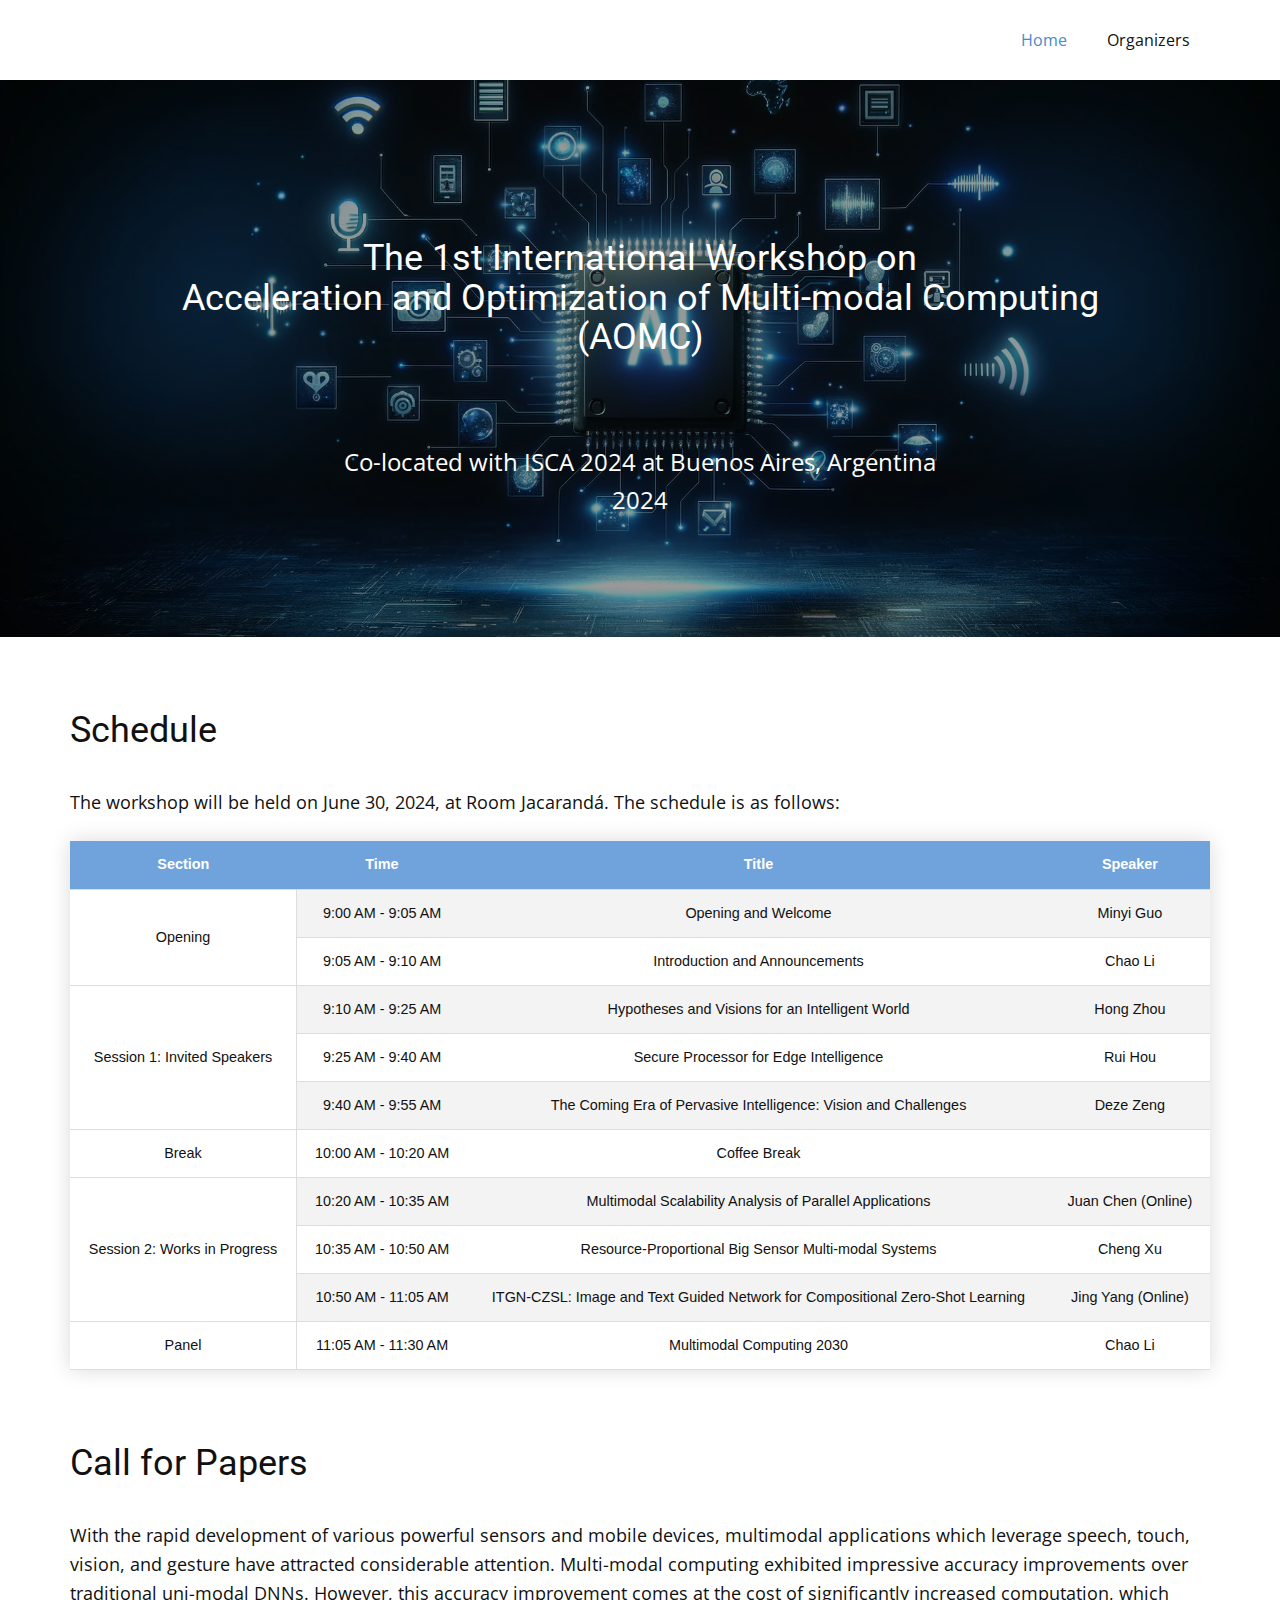
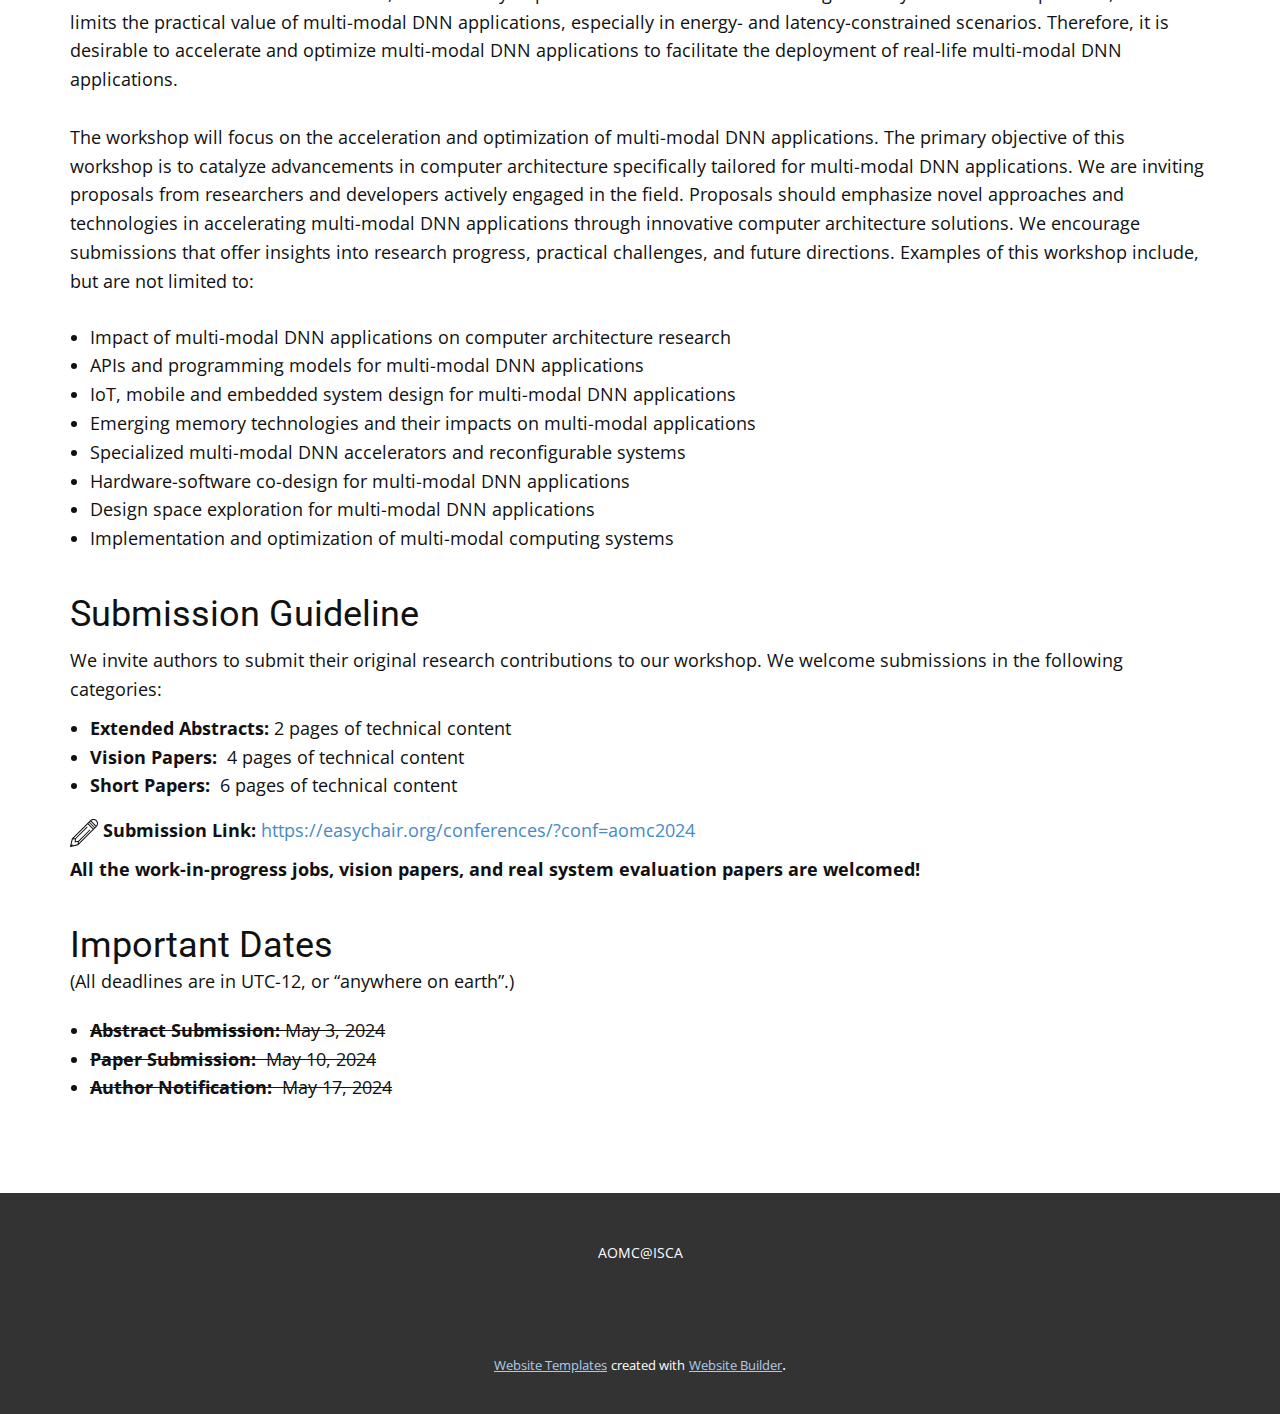
==== index.html @ 6db3de52 "update index.html" ====
<!DOCTYPE html>
<html style="font-size: 16px;" lang="en"><head>
  <style>
    table {
      width: 100%;
      border-collapse: collapse;
      margin: 25px 0;
      font-size: 0.9em;
      font-family: sans-serif;
      min-width: 400px;
      box-shadow: 0 0 20px rgba(0, 0, 0, 0.15);
    }
    th, td {
      padding: 12px 15px;
      text-align: center;
      border-bottom: 1px solid #dddddd;
    }
    th {
      background-color: #70a3db; /* Attractive blue */
      color: #ffffff;
      text-align: center;
    }
    tr:nth-of-type(even) {
      background-color: #f3f3f3;
    }
    tr:last-of-type {
      border-bottom: 1px solid #65676b;
    }
    
  </style> 

  <meta name="viewport" content="width=device-width, initial-scale=1.0">
    <meta charset="utf-8">
    <meta name="keywords" content="​The 1st International Workshop on
Acceleration and Optimization of&nbsp;Multi-modal Computing (AOMC)">
    <meta name="description" content="">
    <title>Home</title>
    <link rel="stylesheet" href="nicepage.css" media="screen">
<link rel="stylesheet" href="Home.css" media="screen">
    <script class="u-script" type="text/javascript" src="jquery.js" defer=""></script>
    <script class="u-script" type="text/javascript" src="nicepage.js" defer=""></script>
    <meta name="generator" content="Nicepage 6.6.3, nicepage.com">
    <link id="u-theme-google-font" rel="stylesheet" href="https://fonts.googleapis.com/css?family=Roboto:100,100i,300,300i,400,400i,500,500i,700,700i,900,900i|Open+Sans:300,300i,400,400i,500,500i,600,600i,700,700i,800,800i">
    
    
    
    
    
    <script type="application/ld+json">{
		"@context": "http://schema.org",
		"@type": "Organization",
		"name": "Site2"
}</script>
    <meta name="theme-color" content="#478ac9">
    <meta property="og:title" content="Home">
    <meta property="og:type" content="website">
  <meta data-intl-tel-input-cdn-path="intlTelInput/"></head>
  <body data-home-page="Home.html" data-home-page-title="Home" data-path-to-root="./" data-include-products="false" class="u-body u-xl-mode" data-lang="en"><header class="u-clearfix u-header u-header" id="sec-6279"><div class="u-clearfix u-sheet u-sheet-1">
        <nav class="u-menu u-menu-one-level u-offcanvas u-menu-1">
          <div class="menu-collapse" style="font-size: 1rem; letter-spacing: 0px;">
            <a class="u-button-style u-custom-left-right-menu-spacing u-custom-padding-bottom u-custom-top-bottom-menu-spacing u-nav-link u-text-active-palette-1-base u-text-hover-palette-2-base" href="#">
              <svg class="u-svg-link" viewBox="0 0 24 24"><use xmlns:xlink="http://www.w3.org/1999/xlink" xlink:href="#menu-hamburger"></use></svg>
              <svg class="u-svg-content" version="1.1" id="menu-hamburger" viewBox="0 0 16 16" x="0px" y="0px" xmlns:xlink="http://www.w3.org/1999/xlink" xmlns="http://www.w3.org/2000/svg"><g><rect y="1" width="16" height="2"></rect><rect y="7" width="16" height="2"></rect><rect y="13" width="16" height="2"></rect>
</g></svg>
            </a>
          </div>
          <div class="u-custom-menu u-nav-container">
            <ul class="u-nav u-unstyled u-nav-1"><li class="u-nav-item"><a class="u-button-style u-nav-link u-text-active-palette-1-base u-text-hover-palette-2-base" href="Home.html" style="padding: 10px 20px;">Home</a>
</li><li class="u-nav-item"><a class="u-button-style u-nav-link u-text-active-palette-1-base u-text-hover-palette-2-base" href="Organizers.html" style="padding: 10px 20px;">Organizers</a>
</li></ul>
          </div>
          <div class="u-custom-menu u-nav-container-collapse">
            <div class="u-black u-container-style u-inner-container-layout u-opacity u-opacity-95 u-sidenav">
              <div class="u-inner-container-layout u-sidenav-overflow">
                <div class="u-menu-close"></div>
                <ul class="u-align-center u-nav u-popupmenu-items u-unstyled u-nav-2"><li class="u-nav-item"><a class="u-button-style u-nav-link" href="Home.html">Home</a>
</li><li class="u-nav-item"><a class="u-button-style u-nav-link" href="Organizers.html">Organizers</a>
</li></ul>
              </div>
            </div>
            <div class="u-black u-menu-overlay u-opacity u-opacity-70"></div>
          </div>
        </nav>
      </div></header>
    <section class="u-align-center u-clearfix u-image u-shading u-section-1" id="sec-f463" data-image-width="1792" data-image-height="1024">
      <div class="u-clearfix u-sheet u-sheet-1">
        <h1 class="u-align-center u-text u-title u-text-1"> The 1st International Workshop on <br>Acceleration and Optimization of&nbsp;Multi-modal Computing (AOMC)
        </h1>
        <p class="u-align-center u-large-text u-text u-text-variant u-text-2">Co-located with ISCA 2024 at ​Buenos Aires, Argentina<br>2024
        </p>
      </div>
    </section>
    <section class="u-clearfix u-section-2" id="carousel_45cc">
      <div class="u-clearfix u-sheet u-valign-bottom u-sheet-1">
        <h3 class="u-align-left u-text u-text-default u-text-1">Schedule</h3>
        <p class="u-align-left u-text u-text-2"> The workshop will be held on June 30, 2024, at Room Jacarandá. The schedule is as follows:
        </p>
        <table>
          <tr>
            <th>Section</th>
            <th>Time</th>
            <th>Title</th>
            <th>Speaker</th>
          </tr>
          <tr>
            <td rowspan="2" style=" background-color: #ffffff; border-right: 1px solid #dddddd;">Opening</td>
            <td>9:00 AM - 9:05 AM</td>
            <td>Opening and Welcome</td>
            <td>Minyi Guo</td>
          </tr>
          <tr>
            <td>9:05 AM - 9:10 AM</td>
            <td>Introduction and Announcements</td>
            <td>Chao Li</td>
          </tr>
          <tr>
            <td rowspan="3" style=" background-color: #ffffff; border-right: 1px solid #dddddd;">Session 1: Invited Speakers</td>
            <td>9:10 AM - 9:25 AM</td>
            <td>Hypotheses and Visions for an Intelligent World</td>
            <td>Hong Zhou</td>
          </tr>
          <tr>
            <td>9:25 AM - 9:40 AM</td>
            <td>Secure Processor for Edge Intelligence</td>
            <td>Rui Hou</td>
          </tr>
          <tr>
            <td>9:40 AM - 9:55 AM</td>
            <td>The Coming Era of Pervasive Intelligence: Vision and Challenges</td>
            <td>Deze Zeng</td>
          </tr>
          <tr>
            <td style=" background-color: #ffffff; border-right: 1px solid #dddddd;">Break</td>
            <td>10:00 AM - 10:20 AM</td>
            <td>Coffee Break</td>
            <td></td>
          </tr>
          <tr>
            <td rowspan="3" style=" background-color: #ffffff; border-right: 1px solid #dddddd;">Session 2: Works in Progress</td>
            <td>10:20 AM - 10:35 AM</td>
            <td>Multimodal Scalability Analysis of Parallel Applications</td>
            <td>Juan Chen (Online)</td>
          </tr>
          <tr>
            <td>10:35 AM - 10:50 AM</td>
            <td>Resource-Proportional Big Sensor Multi-modal Systems</td>
            <td>Cheng Xu</td>
          </tr>
          <tr>
            <td>10:50 AM - 11:05 AM</td>
            <td>ITGN-CZSL: Image and Text Guided Network for Compositional Zero-Shot Learning</td>
            <td>Jing Yang (Online)</td>
          </tr>
          <tr>
            <td style=" background-color: #ffffff; border-right: 1px solid #dddddd;">Panel</td>
            <td>11:05 AM - 11:30 AM</td>
            <td>Multimodal Computing 2030</td>
            <td>Chao Li</td>
          </tr>
        </table>

      </div>
    </section>
    
    <section class="u-clearfix u-section-2" id="carousel_45cc">
      <div class="u-clearfix u-sheet u-valign-bottom u-sheet-1">
        <h3 class="u-align-left u-text u-text-default u-text-1">Call for Papers</h3>
        <p class="u-align-left u-text u-text-2"> With the rapid development of various powerful sensors and mobile devices, multimodal applications which leverage speech, touch, vision, and gesture have attracted considerable attention. Multi-modal computing exhibited impressive accuracy improvements over traditional uni-modal DNNs. However, this accuracy improvement comes at the cost of significantly increased computation, which limits the practical value of multi-modal DNN applications, especially in energy- and latency-constrained scenarios. Therefore, it is desirable to accelerate and optimize multi-modal DNN applications to facilitate the deployment of real-life multi-modal DNN applications.&nbsp;<br>
          <br>The workshop will focus on the acceleration and optimization of multi-modal DNN applications. The primary objective of this workshop is to catalyze advancements in computer architecture specifically tailored for multi-modal DNN applications. We are inviting proposals from researchers and developers actively engaged in the field. Proposals should emphasize novel approaches and technologies in accelerating multi-modal DNN applications through innovative computer architecture solutions. We encourage submissions that offer insights into research progress, practical challenges, and future directions. Examples of this workshop include, but are not limited to:<br>
        </p>
        <ul class="u-align-left u-text u-text-3">
          <li>Impact of multi-modal DNN applications on computer architecture research&nbsp;</li>
          <li>APIs and programming models for multi-modal DNN applications&nbsp;</li>
          <li>IoT, mobile and embedded system design for multi-modal DNN applications&nbsp;</li>
          <li>Emerging memory technologies and their impacts on multi-modal applications&nbsp;</li>
          <li>Specialized multi-modal DNN accelerators and reconfigurable systems&nbsp;</li>
          <li>Hardware-software co-design for multi-modal DNN applications&nbsp;</li>
          <li>Design space exploration for multi-modal DNN applications&nbsp;</li>
          <li>Implementation and optimization of multi-modal computing systems</li>
        </ul>
      </div>
    </section>
    <section class="u-clearfix u-section-3" id="carousel_61c8">
      <div class="u-clearfix u-sheet u-sheet-1">
        <h3 class="u-align-left u-text u-text-default u-text-1">Submission Guideline</h3>
        <p class="u-align-left u-text u-text-2">We invite authors to submit their original research contributions to our workshop. We welcome submissions in the following categories:</p>
        <ul class="u-align-left u-text u-text-3">
          <li>
            <span style="font-weight: 700;">Extended Abstracts:</span>&nbsp;2 pages of technical content
          </li>
          <li>
            <span style="font-weight: 700;"> Vision Papers: &nbsp;<span style="font-weight: 400;">4 pages of technical content</span>
            </span>
            <br>
          </li>
          <li>
            <span style="font-weight: 700;"> Short Papers:&nbsp;<span style="font-weight: 400;"> 6 pages of technical content</span>
            </span>
            <br>
          </li>
        </ul>
        <p class="u-align-left u-text u-text-4"><span class="u-icon u-icon-1"><svg class="u-svg-content" viewBox="0 0 55.25 55.25" x="0px" y="0px" style="width: 1em; height: 1em;"><path d="M52.618,2.631c-3.51-3.508-9.219-3.508-12.729,0L3.827,38.693C3.81,38.71,3.8,38.731,3.785,38.749
          c-0.021,0.024-0.039,0.05-0.058,0.076c-0.053,0.074-0.094,0.153-0.125,0.239c-0.009,0.026-0.022,0.049-0.029,0.075
          c-0.003,0.01-0.009,0.02-0.012,0.03l-3.535,14.85c-0.016,0.067-0.02,0.135-0.022,0.202C0.004,54.234,0,54.246,0,54.259
          c0.001,0.114,0.026,0.225,0.065,0.332c0.009,0.025,0.019,0.047,0.03,0.071c0.049,0.107,0.11,0.21,0.196,0.296
          c0.095,0.095,0.207,0.168,0.328,0.218c0.121,0.05,0.25,0.075,0.379,0.075c0.077,0,0.155-0.009,0.231-0.027l14.85-3.535
          c0.027-0.006,0.051-0.021,0.077-0.03c0.034-0.011,0.066-0.024,0.099-0.039c0.072-0.033,0.139-0.074,0.201-0.123
          c0.024-0.019,0.049-0.033,0.072-0.054c0.008-0.008,0.018-0.012,0.026-0.02l36.063-36.063C56.127,11.85,56.127,6.14,52.618,2.631z
           M51.204,4.045c2.488,2.489,2.7,6.397,0.65,9.137l-9.787-9.787C44.808,1.345,48.716,1.557,51.204,4.045z M46.254,18.895l-9.9-9.9
          l1.414-1.414l9.9,9.9L46.254,18.895z M4.961,50.288c-0.391-0.391-1.023-0.391-1.414,0L2.79,51.045l2.554-10.728l4.422-0.491
          l-0.569,5.122c-0.004,0.038,0.01,0.073,0.01,0.11c0,0.038-0.014,0.072-0.01,0.11c0.004,0.033,0.021,0.06,0.028,0.092
          c0.012,0.058,0.029,0.111,0.05,0.165c0.026,0.065,0.057,0.124,0.095,0.181c0.031,0.046,0.062,0.087,0.1,0.127
          c0.048,0.051,0.1,0.094,0.157,0.134c0.045,0.031,0.088,0.06,0.138,0.084C9.831,45.982,9.9,46,9.972,46.017
          c0.038,0.009,0.069,0.03,0.108,0.035c0.036,0.004,0.072,0.006,0.109,0.006c0,0,0.001,0,0.001,0c0,0,0.001,0,0.001,0h0.001
          c0,0,0.001,0,0.001,0c0.036,0,0.073-0.002,0.109-0.006l5.122-0.569l-0.491,4.422L4.204,52.459l0.757-0.757
          C5.351,51.312,5.351,50.679,4.961,50.288z M17.511,44.809L39.889,22.43c0.391-0.391,0.391-1.023,0-1.414s-1.023-0.391-1.414,0
          L16.097,43.395l-4.773,0.53l0.53-4.773l22.38-22.378c0.391-0.391,0.391-1.023,0-1.414s-1.023-0.391-1.414,0L10.44,37.738
          l-3.183,0.354L34.94,10.409l9.9,9.9L17.157,47.992L17.511,44.809z M49.082,16.067l-9.9-9.9l1.415-1.415l9.9,9.9L49.082,16.067z"></path></svg></span>&nbsp;<span style="font-weight: 700;">Submission Link:</span>
                  <a href="https://easychair.org/conferences/?conf=aomc2024" class="u-active-none u-border-none u-btn u-button-link u-button-style u-hover-none u-none u-text-palette-1-base u-btn-1">https://easychair.org/conferences/?conf=aomc2024</a><br>
                  <span style="font-weight: 700;"> All the work-in-progress jobs, vision papers, and real system evaluation papers are welcomed!</span>
                  </span>
        </p>
      </div>
    </section>
    <section class="u-clearfix u-section-4" id="carousel_61c8">
      <div class="u-clearfix u-sheet u-sheet-1">
        <h3 class="u-align-left u-text u-text-default u-text-1">Important Dates</h3>
        <p class="u-align-left u-text u-text-2">(All deadlines are in UTC-12, or “anywhere on earth”.)</p>
        <ul class="u-align-left u-text u-text-3">
          <li>
            <span style="font-weight: 700;"><s>Abstract Submission:</span>&nbsp;May 3, 2024</s>
          </li>
          <li>
            <span style="font-weight: 700;"><s> Paper Submission:&nbsp;<span style="font-weight: 400;"> May 10, 2024</s></span>
            </span>
            <br>
          </li>
          <li>
            <span style="font-weight: 700;"><s> Author Notification:&nbsp;<span style="font-weight: 400;"> May 17, 2024</s></span>
            </span>
            <br>
          </li>
        </ul>
      </div>
    </section>
    
    
    
    <footer class="u-align-center u-clearfix u-footer u-grey-80 u-footer" id="sec-84e5"><div class="u-clearfix u-sheet u-sheet-1">
        <p class="u-small-text u-text u-text-variant u-text-1">AOMC@ISCA</p>
      </div></footer>
    <section class="u-backlink u-clearfix u-grey-80">
      <a class="u-link" href="https://nicepage.com/website-templates" target="_blank">
        <span>Website Templates</span>
      </a>
      <p class="u-text">
        <span>created with</span>
      </p>
      <a class="u-link" href="https://nicepage.best" target="_blank">
        <span>Website Builder</span>
      </a>. 
    </section>
  
</body></html>
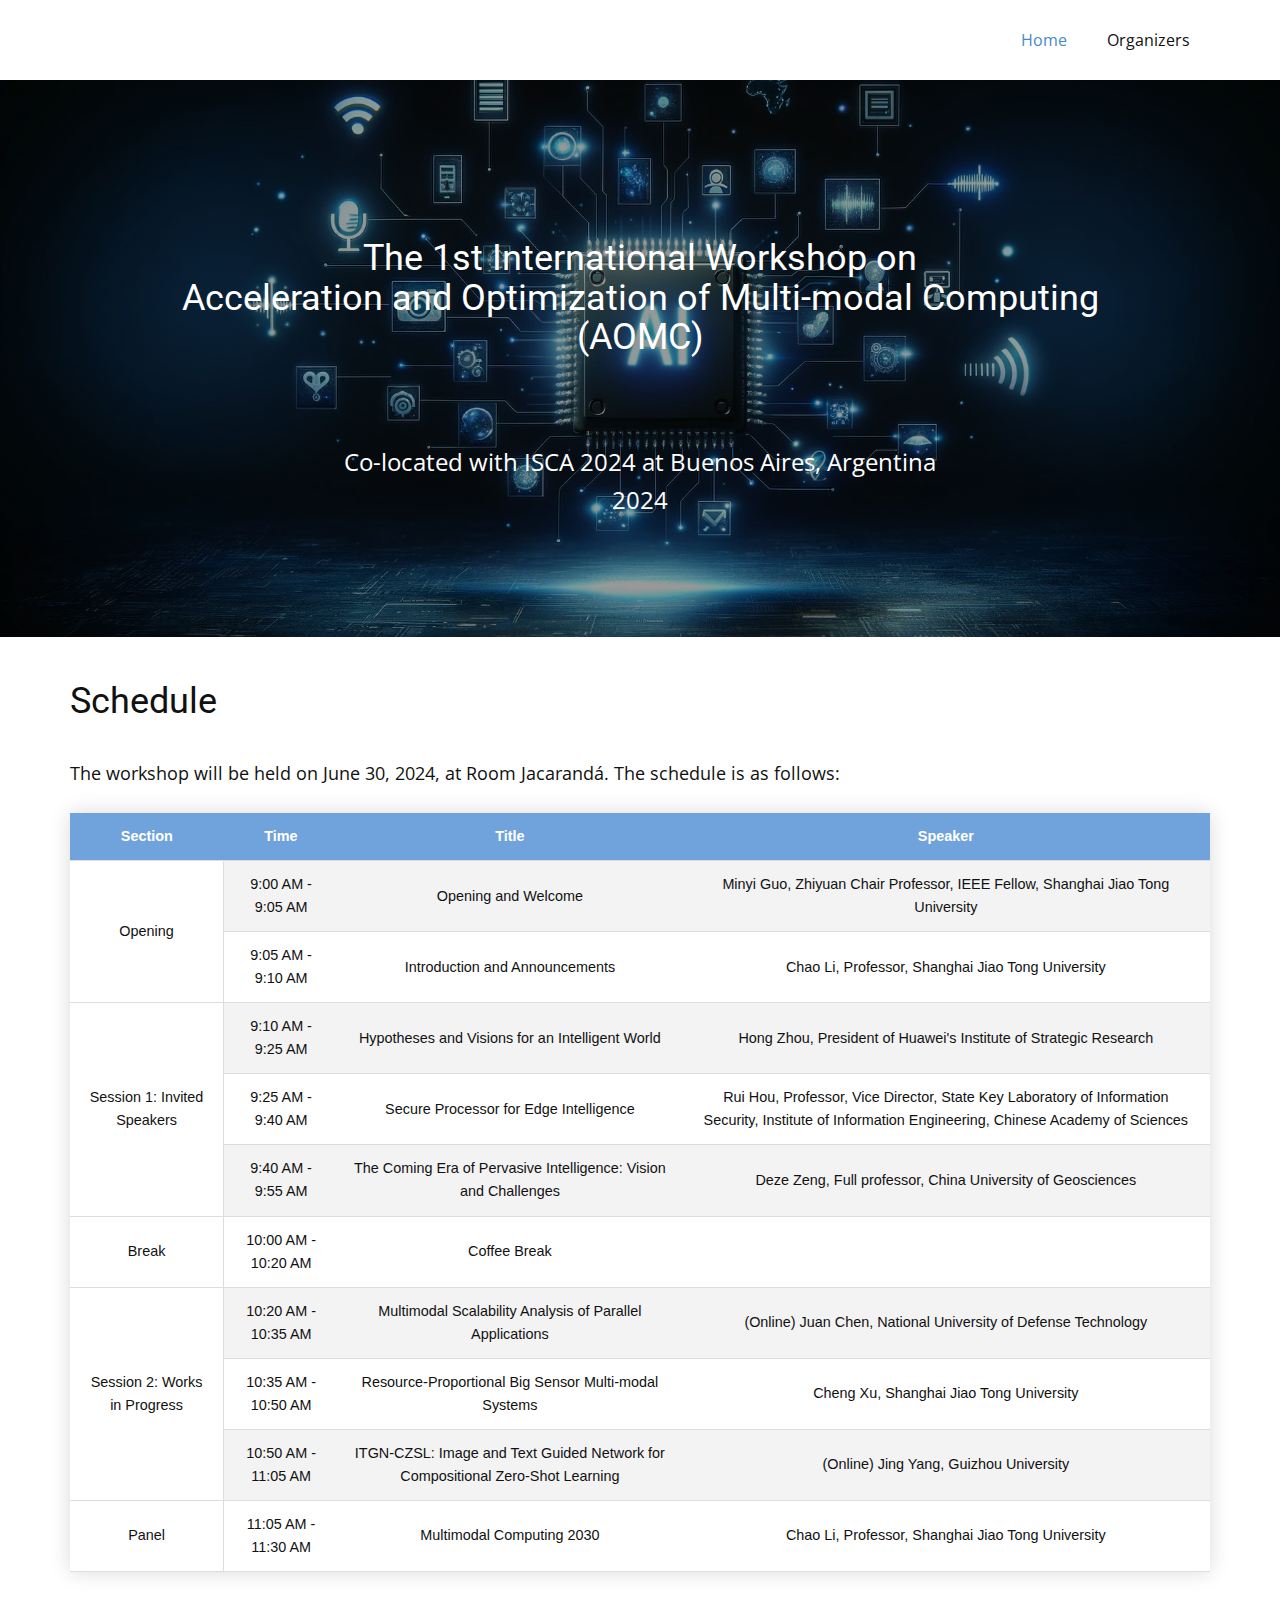
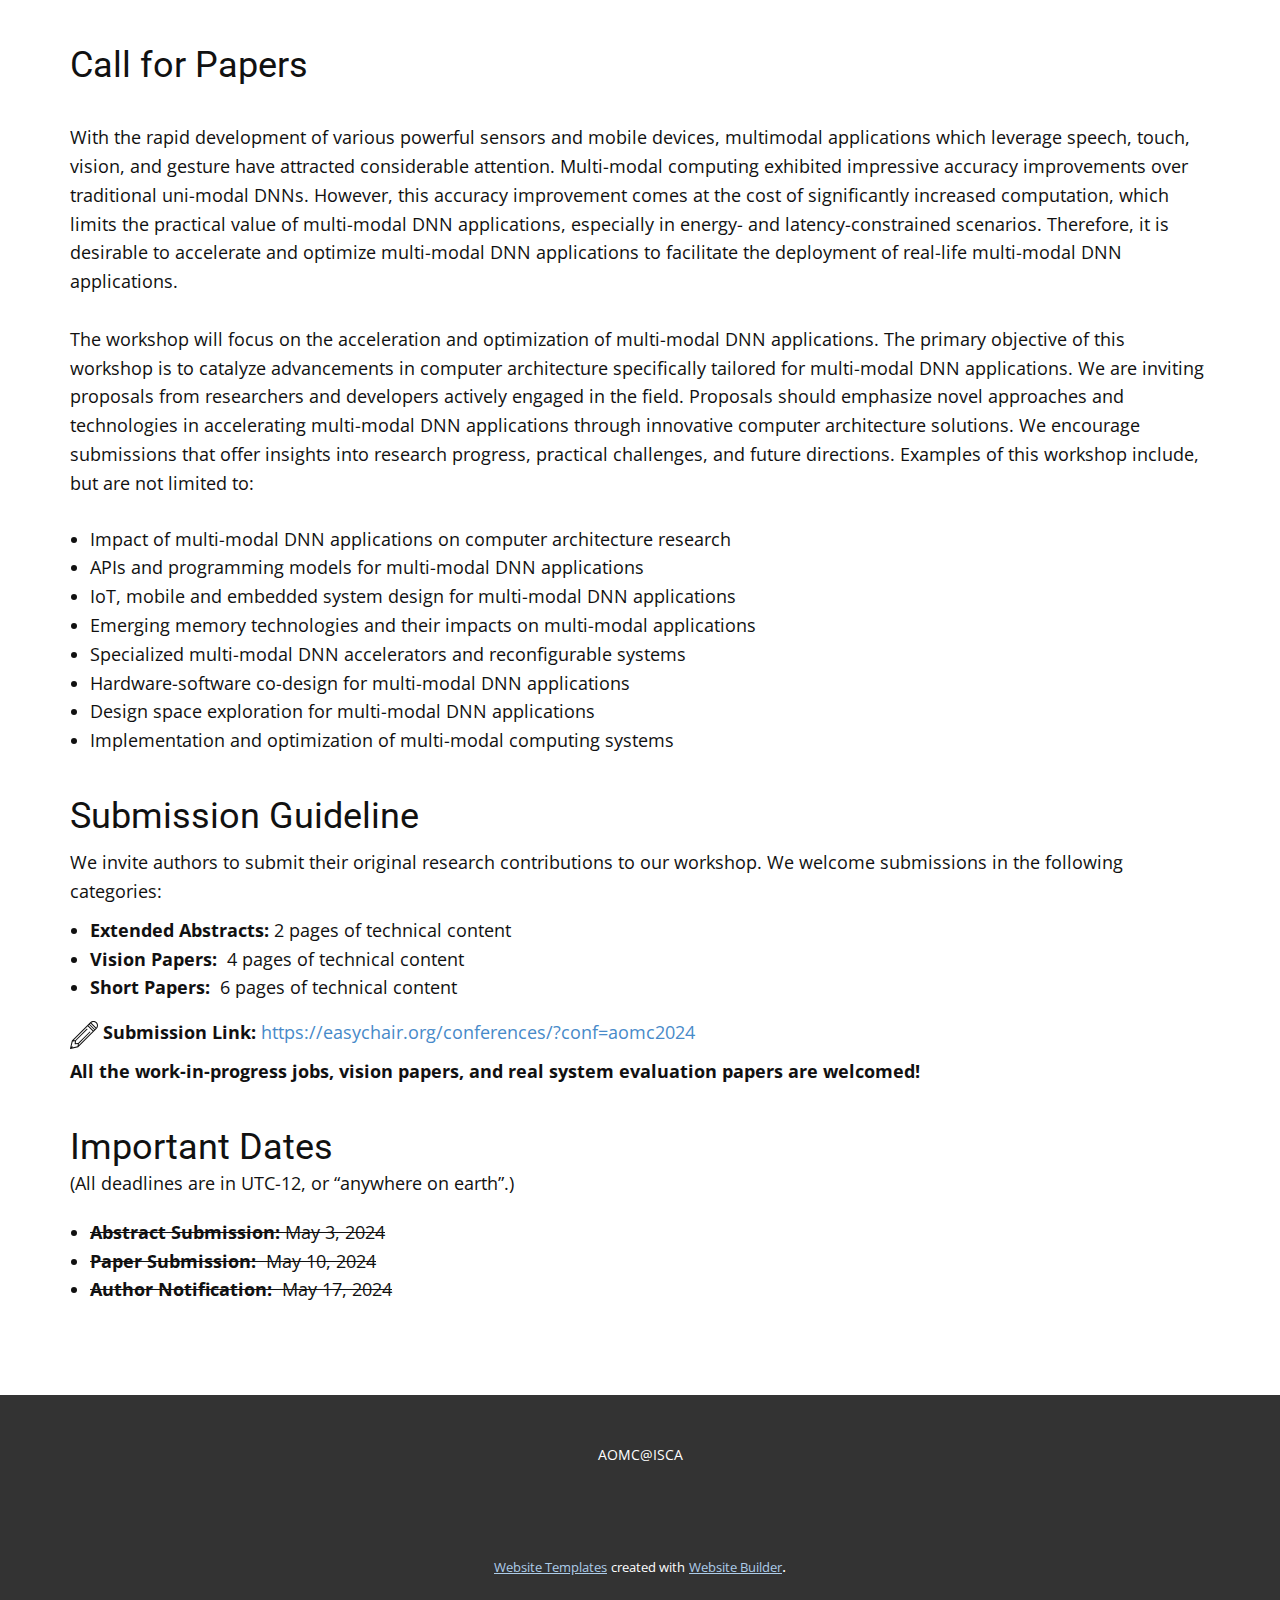
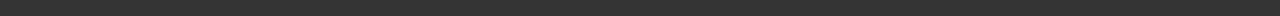
==== commit 27080dbc: "add speaker titile" ====
--- a/index.html
+++ b/index.html
@@ -106,28 +106,38 @@
             <td rowspan="2" style=" background-color: #ffffff; border-right: 1px solid #dddddd;">Opening</td>
             <td>9:00 AM - 9:05 AM</td>
             <td>Opening and Welcome</td>
-            <td>Minyi Guo</td>
+            <td>Minyi Guo, Zhiyuan Chair Professor,
+              IEEE Fellow,
+              Shanghai Jiao Tong University
+              </td>
           </tr>
           <tr>
             <td>9:05 AM - 9:10 AM</td>
             <td>Introduction and Announcements</td>
-            <td>Chao Li</td>
+            <td>Chao Li, Professor, 
+              Shanghai Jiao Tong University
+              </td>
           </tr>
           <tr>
             <td rowspan="3" style=" background-color: #ffffff; border-right: 1px solid #dddddd;">Session 1: Invited Speakers</td>
             <td>9:10 AM - 9:25 AM</td>
             <td>Hypotheses and Visions for an Intelligent World</td>
-            <td>Hong Zhou</td>
+            <td>Hong Zhou, President of Huawei's Institute of Strategic Research </td>
           </tr>
           <tr>
             <td>9:25 AM - 9:40 AM</td>
             <td>Secure Processor for Edge Intelligence</td>
-            <td>Rui Hou</td>
+            <td>Rui Hou, Professor,
+              Vice Director, State Key Laboratory of Information Security, Institute of Information Engineering,
+              Chinese Academy of Sciences
+              </td>
           </tr>
           <tr>
             <td>9:40 AM - 9:55 AM</td>
             <td>The Coming Era of Pervasive Intelligence: Vision and Challenges</td>
-            <td>Deze Zeng</td>
+            <td>Deze Zeng, Full professor, 
+              China University of Geosciences
+              </td>
           </tr>
           <tr>
             <td style=" background-color: #ffffff; border-right: 1px solid #dddddd;">Break</td>
@@ -139,23 +149,25 @@
             <td rowspan="3" style=" background-color: #ffffff; border-right: 1px solid #dddddd;">Session 2: Works in Progress</td>
             <td>10:20 AM - 10:35 AM</td>
             <td>Multimodal Scalability Analysis of Parallel Applications</td>
-            <td>Juan Chen (Online)</td>
+            <td>(Online) Juan Chen, National University of Defense Technology</td>
           </tr>
           <tr>
             <td>10:35 AM - 10:50 AM</td>
             <td>Resource-Proportional Big Sensor Multi-modal Systems</td>
-            <td>Cheng Xu</td>
+            <td>Cheng Xu, Shanghai Jiao Tong University</td>
           </tr>
           <tr>
             <td>10:50 AM - 11:05 AM</td>
             <td>ITGN-CZSL: Image and Text Guided Network for Compositional Zero-Shot Learning</td>
-            <td>Jing Yang (Online)</td>
+            <td>(Online) Jing Yang, Guizhou University</td>
           </tr>
           <tr>
             <td style=" background-color: #ffffff; border-right: 1px solid #dddddd;">Panel</td>
             <td>11:05 AM - 11:30 AM</td>
             <td>Multimodal Computing 2030</td>
-            <td>Chao Li</td>
+            <td>Chao Li, Professor, 
+              Shanghai Jiao Tong University
+              </td>
           </tr>
         </table>
 
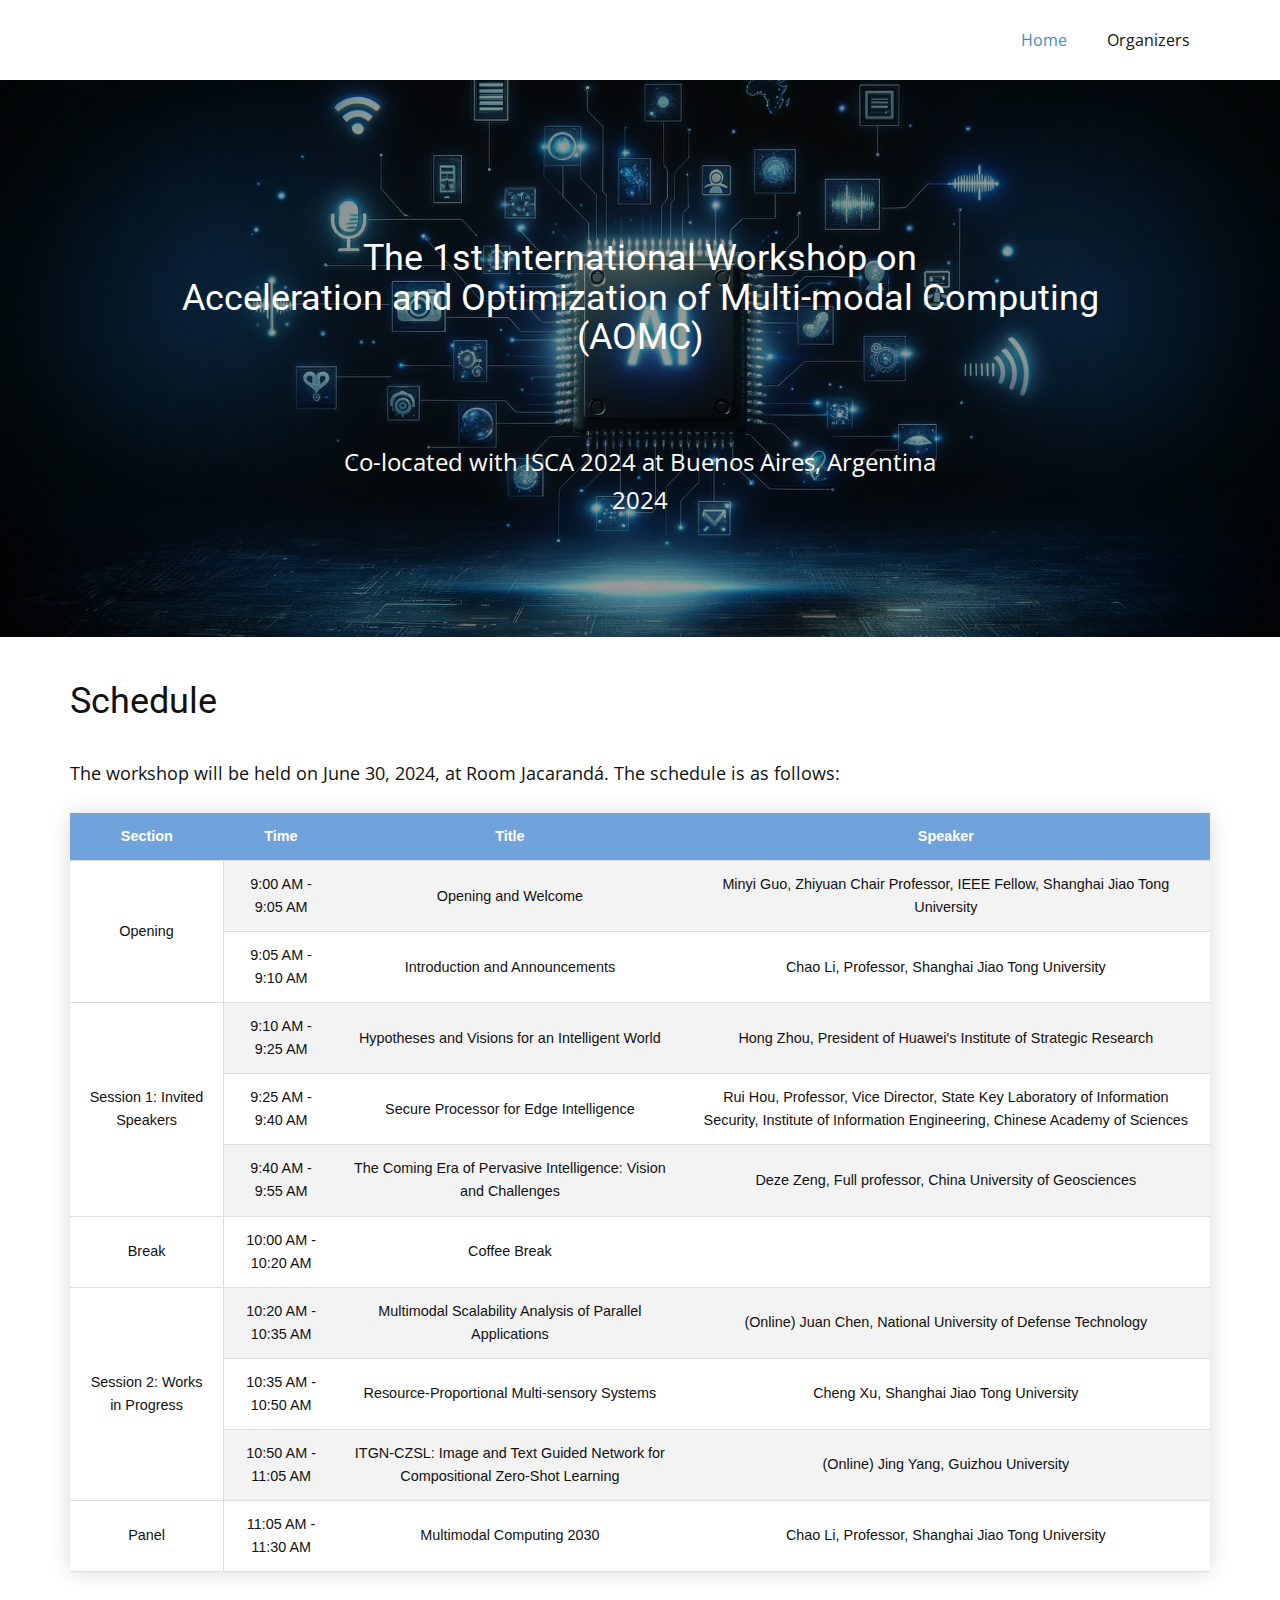
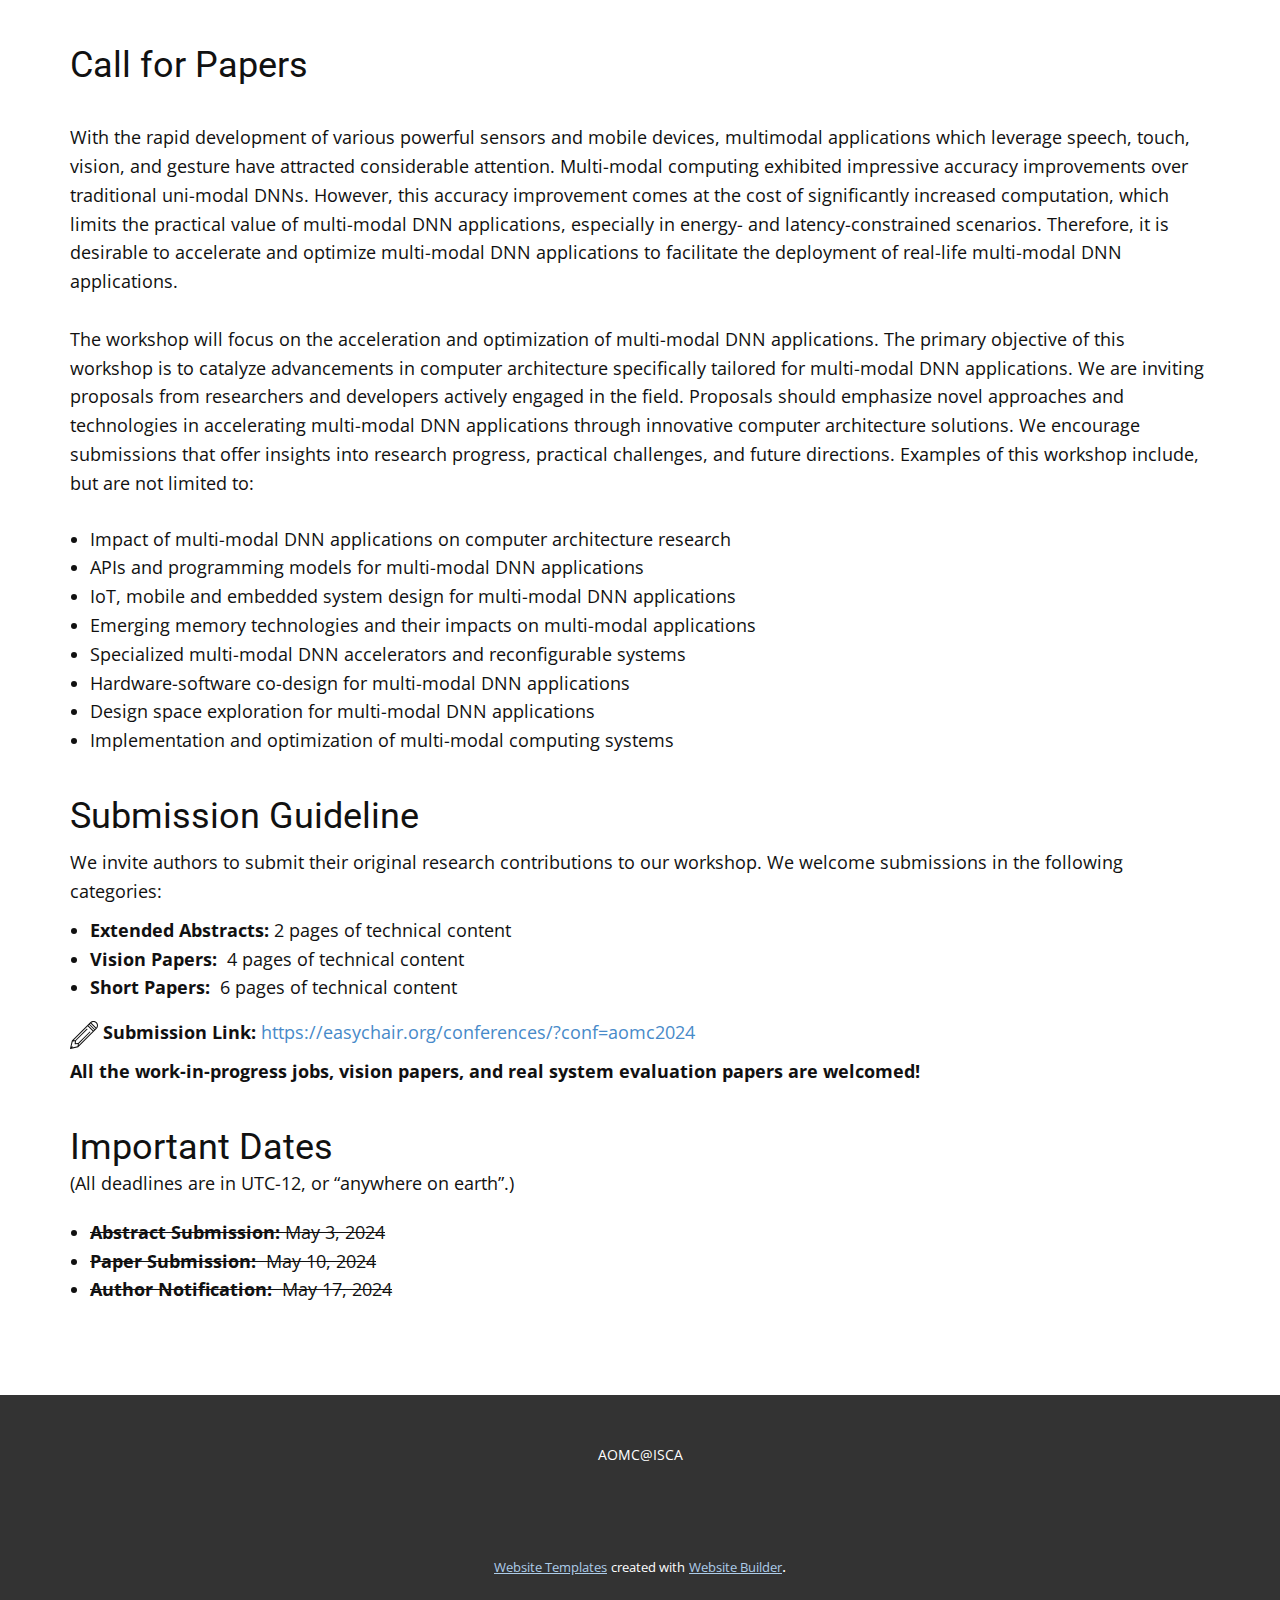
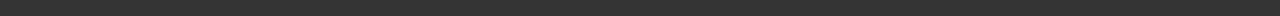
==== commit e4928cd4: "update title" ====
--- a/index.html
+++ b/index.html
@@ -153,7 +153,7 @@
           </tr>
           <tr>
             <td>10:35 AM - 10:50 AM</td>
-            <td>Resource-Proportional Big Sensor Multi-modal Systems</td>
+            <td>Resource-Proportional Multi-sensory Systems</td>
             <td>Cheng Xu, Shanghai Jiao Tong University</td>
           </tr>
           <tr>
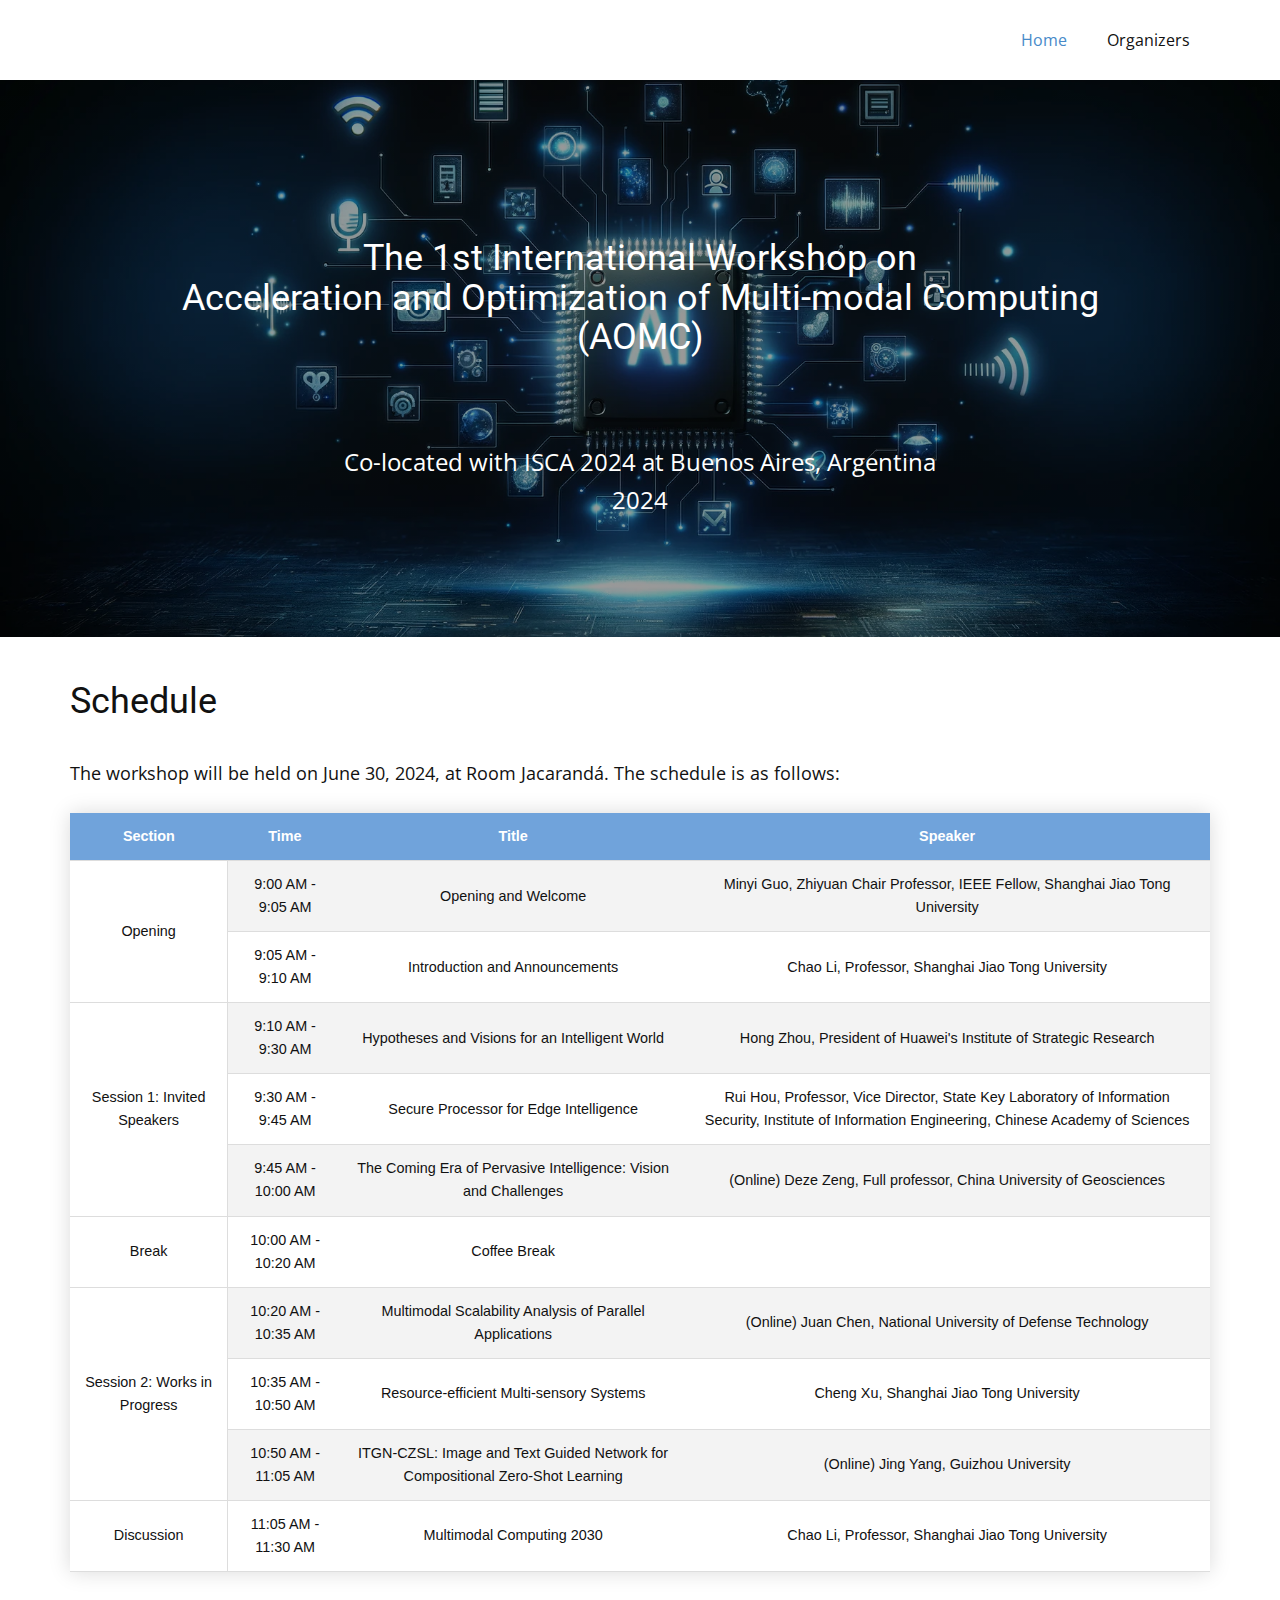
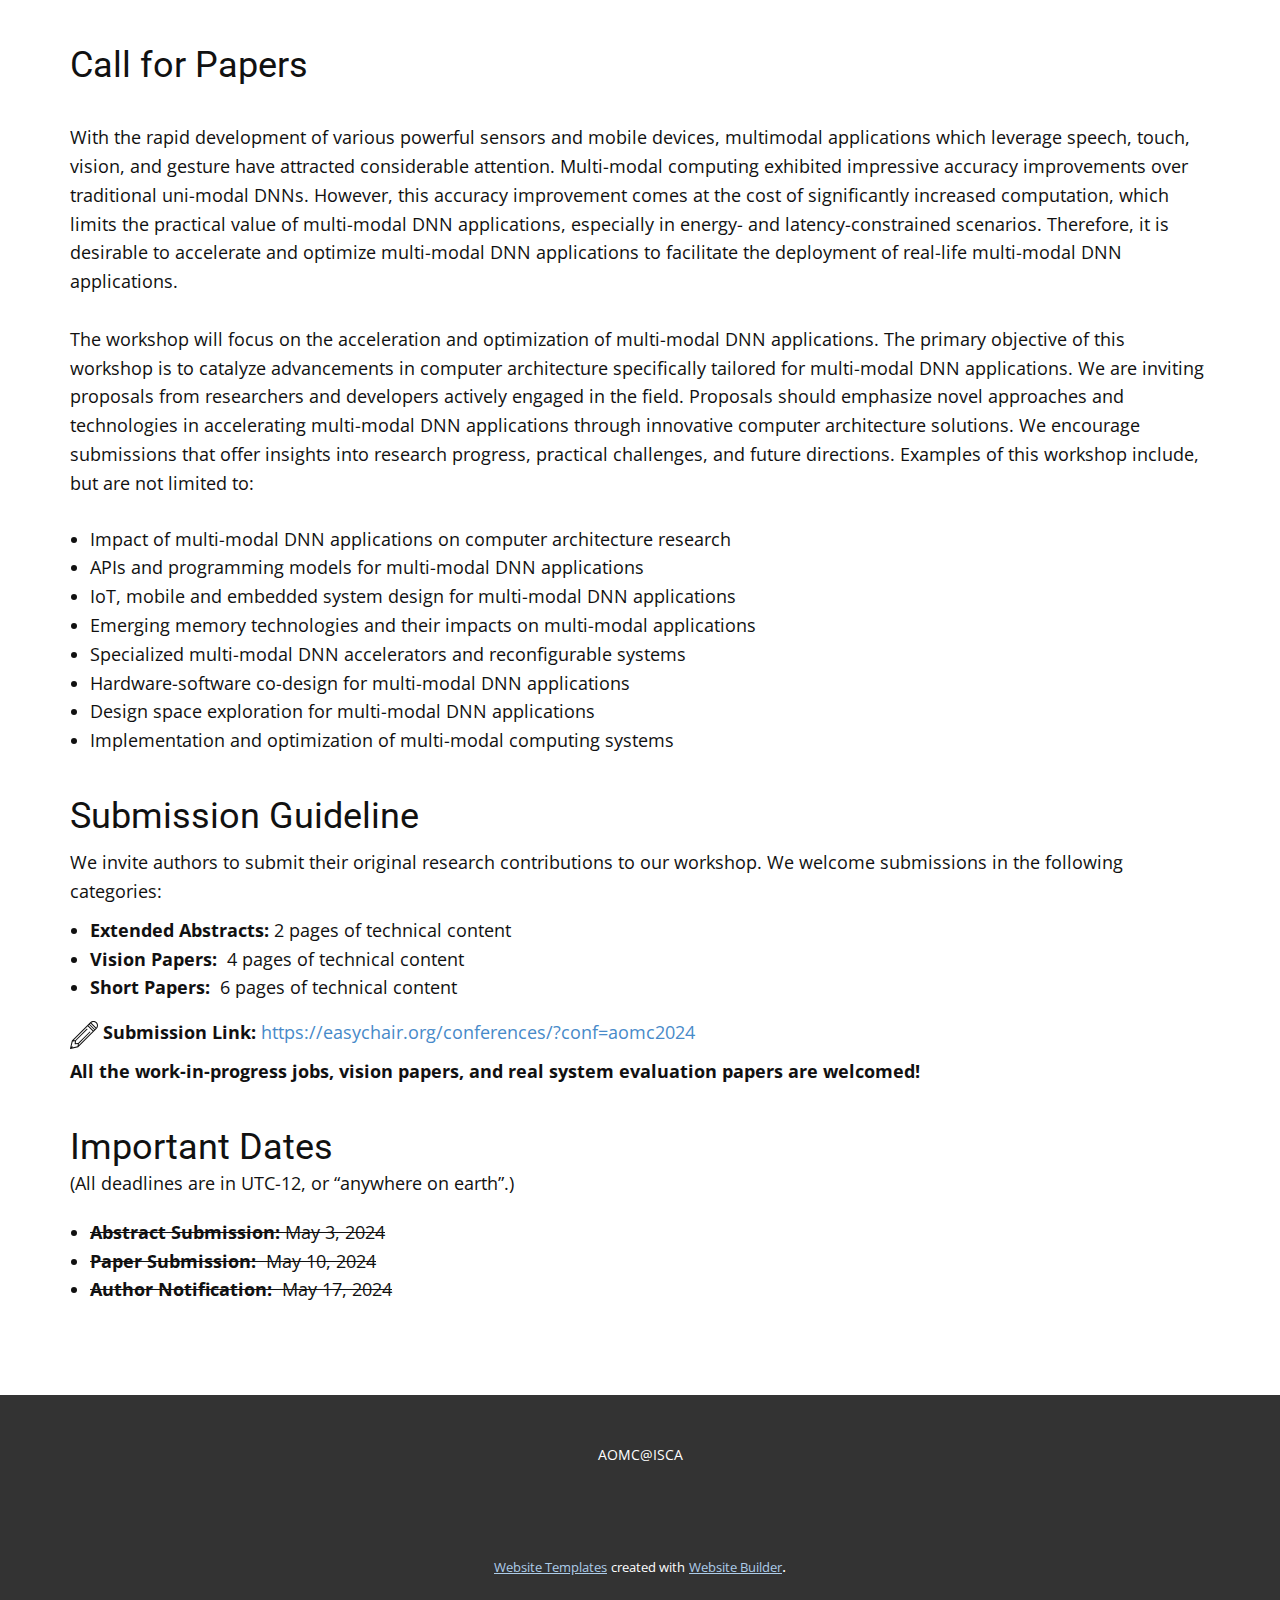
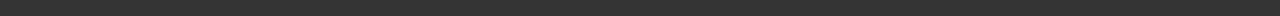
==== commit 80546e8e: "update schedule" ====
--- a/index.html
+++ b/index.html
@@ -120,12 +120,12 @@
           </tr>
           <tr>
             <td rowspan="3" style=" background-color: #ffffff; border-right: 1px solid #dddddd;">Session 1: Invited Speakers</td>
-            <td>9:10 AM - 9:25 AM</td>
+            <td>9:10 AM - 9:30 AM</td>
             <td>Hypotheses and Visions for an Intelligent World</td>
             <td>Hong Zhou, President of Huawei's Institute of Strategic Research </td>
           </tr>
           <tr>
-            <td>9:25 AM - 9:40 AM</td>
+            <td>9:30 AM - 9:45 AM</td>
             <td>Secure Processor for Edge Intelligence</td>
             <td>Rui Hou, Professor,
               Vice Director, State Key Laboratory of Information Security, Institute of Information Engineering,
@@ -133,9 +133,9 @@
               </td>
           </tr>
           <tr>
-            <td>9:40 AM - 9:55 AM</td>
+            <td>9:45 AM - 10:00 AM</td>
             <td>The Coming Era of Pervasive Intelligence: Vision and Challenges</td>
-            <td>Deze Zeng, Full professor, 
+            <td>(Online) Deze Zeng, Full professor, 
               China University of Geosciences
               </td>
           </tr>
@@ -153,7 +153,7 @@
           </tr>
           <tr>
             <td>10:35 AM - 10:50 AM</td>
-            <td>Resource-Proportional Multi-sensory Systems</td>
+            <td>Resource-efficient Multi-sensory Systems</td>
             <td>Cheng Xu, Shanghai Jiao Tong University</td>
           </tr>
           <tr>
@@ -162,7 +162,7 @@
             <td>(Online) Jing Yang, Guizhou University</td>
           </tr>
           <tr>
-            <td style=" background-color: #ffffff; border-right: 1px solid #dddddd;">Panel</td>
+            <td style=" background-color: #ffffff; border-right: 1px solid #dddddd;">Discussion</td>
             <td>11:05 AM - 11:30 AM</td>
             <td>Multimodal Computing 2030</td>
             <td>Chao Li, Professor, 
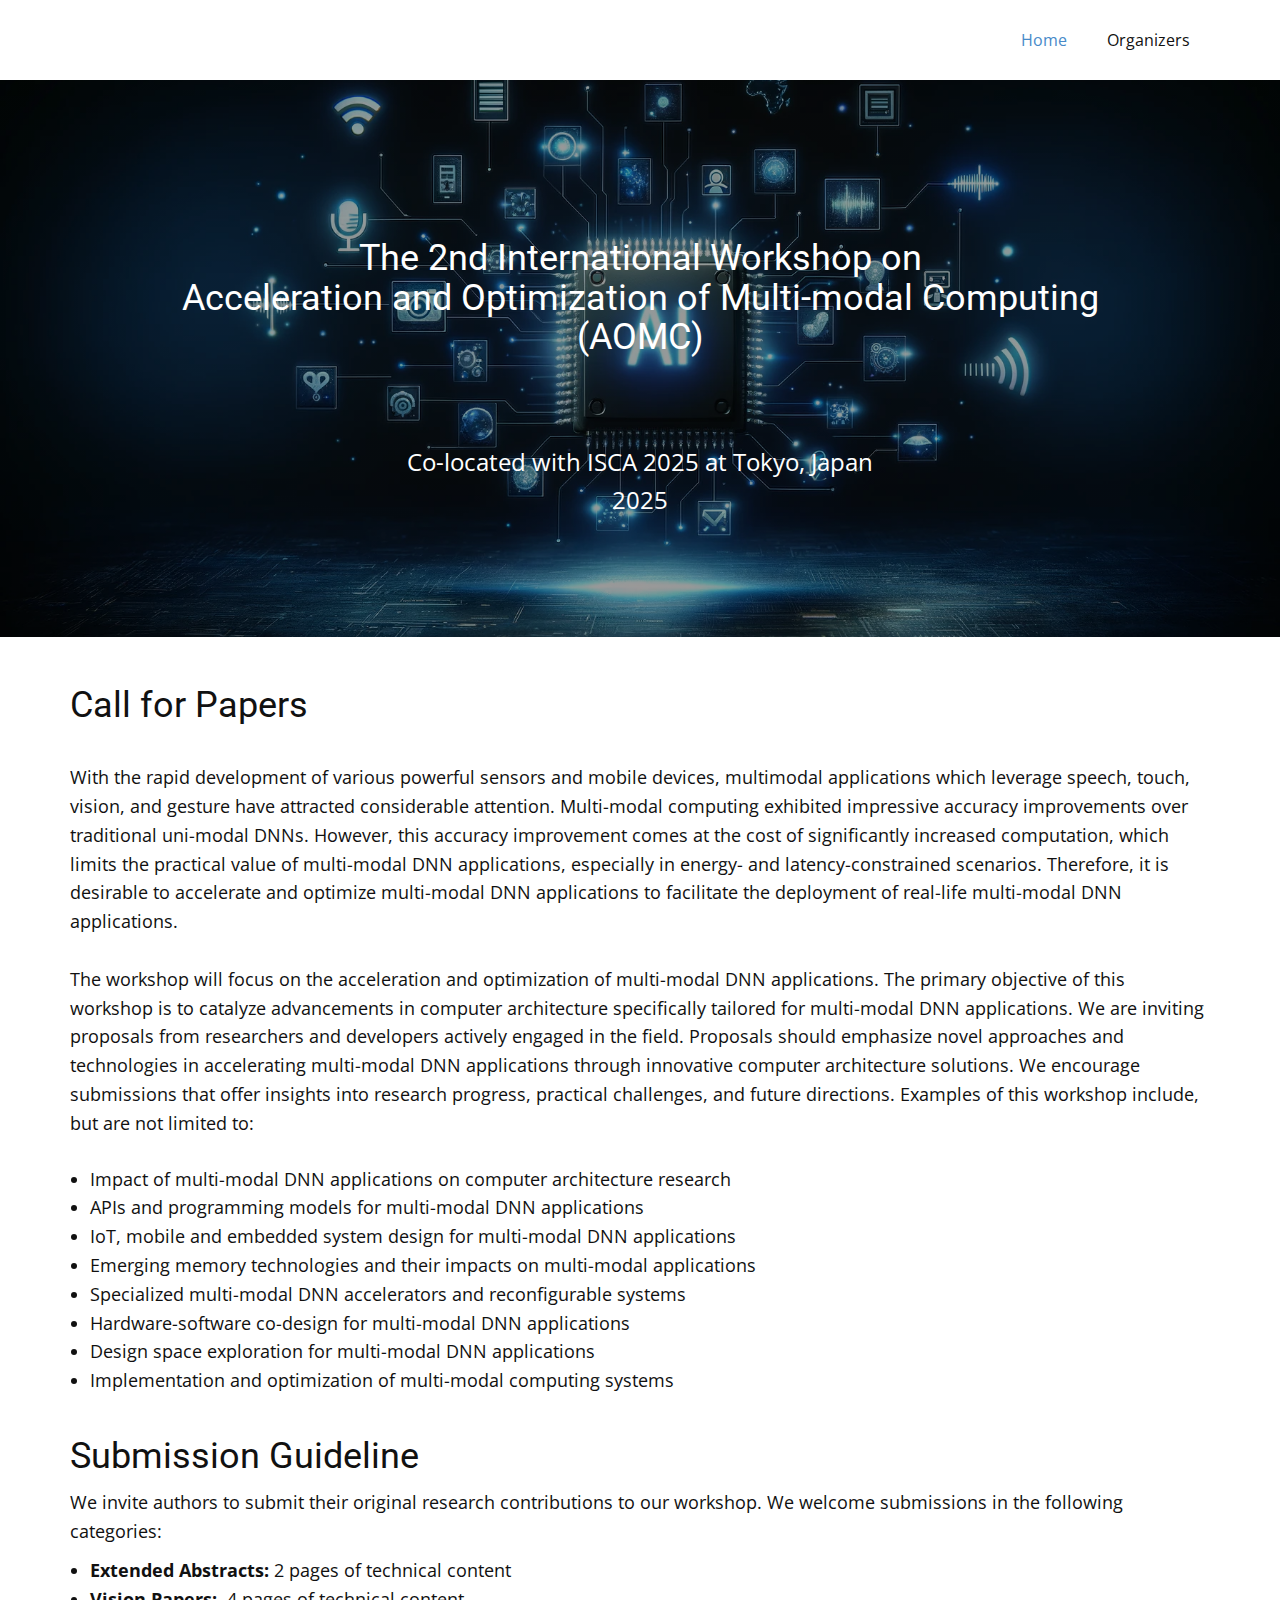
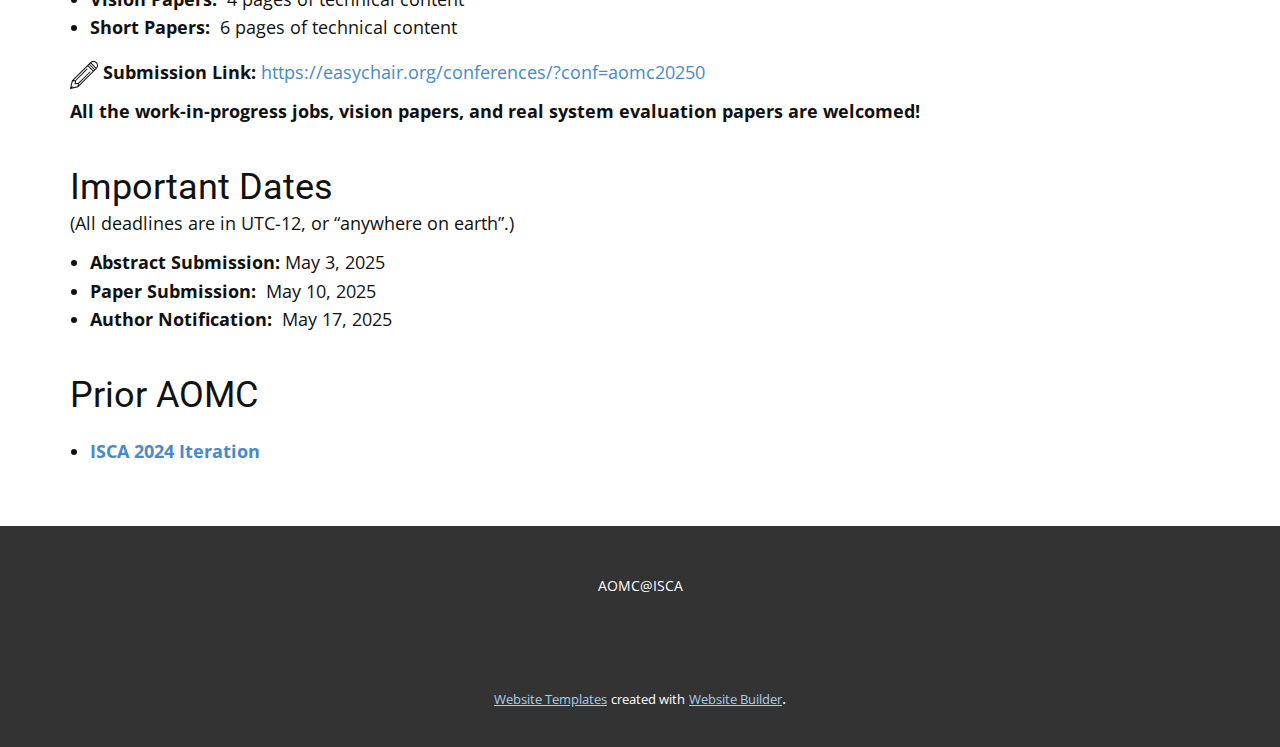
==== commit ea51c188: "update 2025" ====
--- a/index.html
+++ b/index.html
@@ -55,7 +55,7 @@
     <meta property="og:title" content="Home">
     <meta property="og:type" content="website">
   <meta data-intl-tel-input-cdn-path="intlTelInput/"></head>
-  <body data-home-page="Home.html" data-home-page-title="Home" data-path-to-root="./" data-include-products="false" class="u-body u-xl-mode" data-lang="en"><header class="u-clearfix u-header u-header" id="sec-6279"><div class="u-clearfix u-sheet u-sheet-1">
+  <body data-home-page="index.html" data-home-page-title="Home" data-path-to-root="./" data-include-products="false" class="u-body u-xl-mode" data-lang="en"><header class="u-clearfix u-header u-header" id="sec-6279"><div class="u-clearfix u-sheet u-sheet-1">
         <nav class="u-menu u-menu-one-level u-offcanvas u-menu-1">
           <div class="menu-collapse" style="font-size: 1rem; letter-spacing: 0px;">
             <a class="u-button-style u-custom-left-right-menu-spacing u-custom-padding-bottom u-custom-top-bottom-menu-spacing u-nav-link u-text-active-palette-1-base u-text-hover-palette-2-base" href="#">
@@ -65,7 +65,7 @@
             </a>
           </div>
           <div class="u-custom-menu u-nav-container">
-            <ul class="u-nav u-unstyled u-nav-1"><li class="u-nav-item"><a class="u-button-style u-nav-link u-text-active-palette-1-base u-text-hover-palette-2-base" href="Home.html" style="padding: 10px 20px;">Home</a>
+            <ul class="u-nav u-unstyled u-nav-1"><li class="u-nav-item"><a class="u-button-style u-nav-link u-text-active-palette-1-base u-text-hover-palette-2-base" href="index.html" style="padding: 10px 20px;">Home</a>
 </li><li class="u-nav-item"><a class="u-button-style u-nav-link u-text-active-palette-1-base u-text-hover-palette-2-base" href="Organizers.html" style="padding: 10px 20px;">Organizers</a>
 </li></ul>
           </div>
@@ -73,24 +73,36 @@
             <div class="u-black u-container-style u-inner-container-layout u-opacity u-opacity-95 u-sidenav">
               <div class="u-inner-container-layout u-sidenav-overflow">
                 <div class="u-menu-close"></div>
-                <ul class="u-align-center u-nav u-popupmenu-items u-unstyled u-nav-2"><li class="u-nav-item"><a class="u-button-style u-nav-link" href="Home.html">Home</a>
+                <ul class="u-align-center u-nav u-popupmenu-items u-unstyled u-nav-2"><li class="u-nav-item"><a class="u-button-style u-nav-link" href="index.html">Home</a>
 </li><li class="u-nav-item"><a class="u-button-style u-nav-link" href="Organizers.html">Organizers</a>
 </li></ul>
               </div>
             </div>
             <div class="u-black u-menu-overlay u-opacity u-opacity-70"></div>
           </div>
+          <div class="u-custom-menu u-nav-container-collapse">
+        <div class="u-black u-container-style u-inner-container-layout u-opacity u-opacity-95 u-sidenav">
+          <div class="u-inner-container-layout u-sidenav-overflow">
+            <div class="u-menu-close"></div>
+            <ul class="u-align-center u-nav u-popupmenu-items u-unstyled u-nav-2">
+              <li class="u-nav-item"><a class="u-button-style u-nav-link" href="index.html">Home</a></li>
+              <li class="u-nav-item"><a class="u-button-style u-nav-link" href="Organizers.html">Organizers</a></li>
+            </ul>
+          </div>
+        </div>
+        <div class="u-black u-menu-overlay u-opacity u-opacity-70"></div>
+      </div>
         </nav>
       </div></header>
     <section class="u-align-center u-clearfix u-image u-shading u-section-1" id="sec-f463" data-image-width="1792" data-image-height="1024">
       <div class="u-clearfix u-sheet u-sheet-1">
-        <h1 class="u-align-center u-text u-title u-text-1"> The 1st International Workshop on <br>Acceleration and Optimization of&nbsp;Multi-modal Computing (AOMC)
+        <h1 class="u-align-center u-text u-title u-text-1"> The 2nd International Workshop on <br>Acceleration and Optimization of&nbsp;Multi-modal Computing (AOMC)
         </h1>
-        <p class="u-align-center u-large-text u-text u-text-variant u-text-2">Co-located with ISCA 2024 at ​Buenos Aires, Argentina<br>2024
+        <p class="u-align-center u-large-text u-text u-text-variant u-text-2">Co-located with ISCA 2025 at Tokyo, Japan<br>2025
         </p>
       </div>
     </section>
-    <section class="u-clearfix u-section-2" id="carousel_45cc">
+    <!-- <section class="u-clearfix u-section-2" id="carousel_45cc">
       <div class="u-clearfix u-sheet u-valign-bottom u-sheet-1">
         <h3 class="u-align-left u-text u-text-default u-text-1">Schedule</h3>
         <p class="u-align-left u-text u-text-2"> The workshop will be held on June 30, 2024, at Room Jacarandá. The schedule is as follows:
@@ -172,7 +184,7 @@
         </table>
 
       </div>
-    </section>
+    </section> -->
     
     <section class="u-clearfix u-section-2" id="carousel_45cc">
       <div class="u-clearfix u-sheet u-valign-bottom u-sheet-1">
@@ -228,7 +240,7 @@
           C5.351,51.312,5.351,50.679,4.961,50.288z M17.511,44.809L39.889,22.43c0.391-0.391,0.391-1.023,0-1.414s-1.023-0.391-1.414,0
           L16.097,43.395l-4.773,0.53l0.53-4.773l22.38-22.378c0.391-0.391,0.391-1.023,0-1.414s-1.023-0.391-1.414,0L10.44,37.738
           l-3.183,0.354L34.94,10.409l9.9,9.9L17.157,47.992L17.511,44.809z M49.082,16.067l-9.9-9.9l1.415-1.415l9.9,9.9L49.082,16.067z"></path></svg></span>&nbsp;<span style="font-weight: 700;">Submission Link:</span>
-                  <a href="https://easychair.org/conferences/?conf=aomc2024" class="u-active-none u-border-none u-btn u-button-link u-button-style u-hover-none u-none u-text-palette-1-base u-btn-1">https://easychair.org/conferences/?conf=aomc2024</a><br>
+                  <a href="https://easychair.org/conferences/?conf=aomc20250" class="u-active-none u-border-none u-btn u-button-link u-button-style u-hover-none u-none u-text-palette-1-base u-btn-1">https://easychair.org/conferences/?conf=aomc20250</a><br>
                   <span style="font-weight: 700;"> All the work-in-progress jobs, vision papers, and real system evaluation papers are welcomed!</span>
                   </span>
         </p>
@@ -240,21 +252,35 @@
         <p class="u-align-left u-text u-text-2">(All deadlines are in UTC-12, or “anywhere on earth”.)</p>
         <ul class="u-align-left u-text u-text-3">
           <li>
-            <span style="font-weight: 700;"><s>Abstract Submission:</span>&nbsp;May 3, 2024</s>
-          </li>
-          <li>
-            <span style="font-weight: 700;"><s> Paper Submission:&nbsp;<span style="font-weight: 400;"> May 10, 2024</s></span>
+            <span style="font-weight: 700;">Abstract Submission:</span>&nbsp;May 3, 2025
+          </li>
+          <li>
+            <span style="font-weight: 700;"> Paper Submission:&nbsp;<span style="font-weight: 400;"> May 10, 2025</span>
             </span>
             <br>
           </li>
           <li>
-            <span style="font-weight: 700;"><s> Author Notification:&nbsp;<span style="font-weight: 400;"> May 17, 2024</s></span>
+            <span style="font-weight: 700;"> Author Notification:&nbsp;<span style="font-weight: 400;"> May 17, 2025</span>
             </span>
             <br>
           </li>
         </ul>
       </div>
     </section>
+    <section class="u-clearfix u-section-5" id="carousel_61c8">
+      <div class="u-clearfix u-sheet u-sheet-1">
+        <h3 class="u-align-left u-text u-text-default u-text-1">Prior AOMC</h3>
+        <ul class="u-align-left u-text u-text-3">
+          <li>
+            <a href="2024/index.html" style="font-weight: 700;" target="_blank">
+              ISCA 2024 Iteration
+            </a>
+          </li>
+        </ul>
+      </div>
+    </section>
+
+
     
     
     
--- a/Home.css
+++ b/Home.css
@@ -114,7 +114,7 @@
     margin-bottom: 60px;
   }
 }.u-section-4 .u-sheet-1 {
-  min-height: 309px;
+  min-height: 100px;
 }
 
 .u-section-4 .u-text-1 {
@@ -127,5 +127,27 @@
 }
 
 .u-section-4 .u-text-3 {
+  margin: 10px 0 0;
+}
+
+
+@media (max-width: 767px) {
+  .u-section-4 .u-text-3 {
+    margin-bottom: 10px;
+  }
+}.u-section-5 .u-sheet-1 {
+  min-height: 30px;
+}
+
+.u-section-5 .u-text-1 {
+  margin: 40px auto 0 0;
+}
+
+.u-section-5 .u-text-2 {
+  font-weight: normal;
+  margin: 0;
+}
+
+.u-section-5 .u-text-3 {
   margin: 20px 0 60px;
 }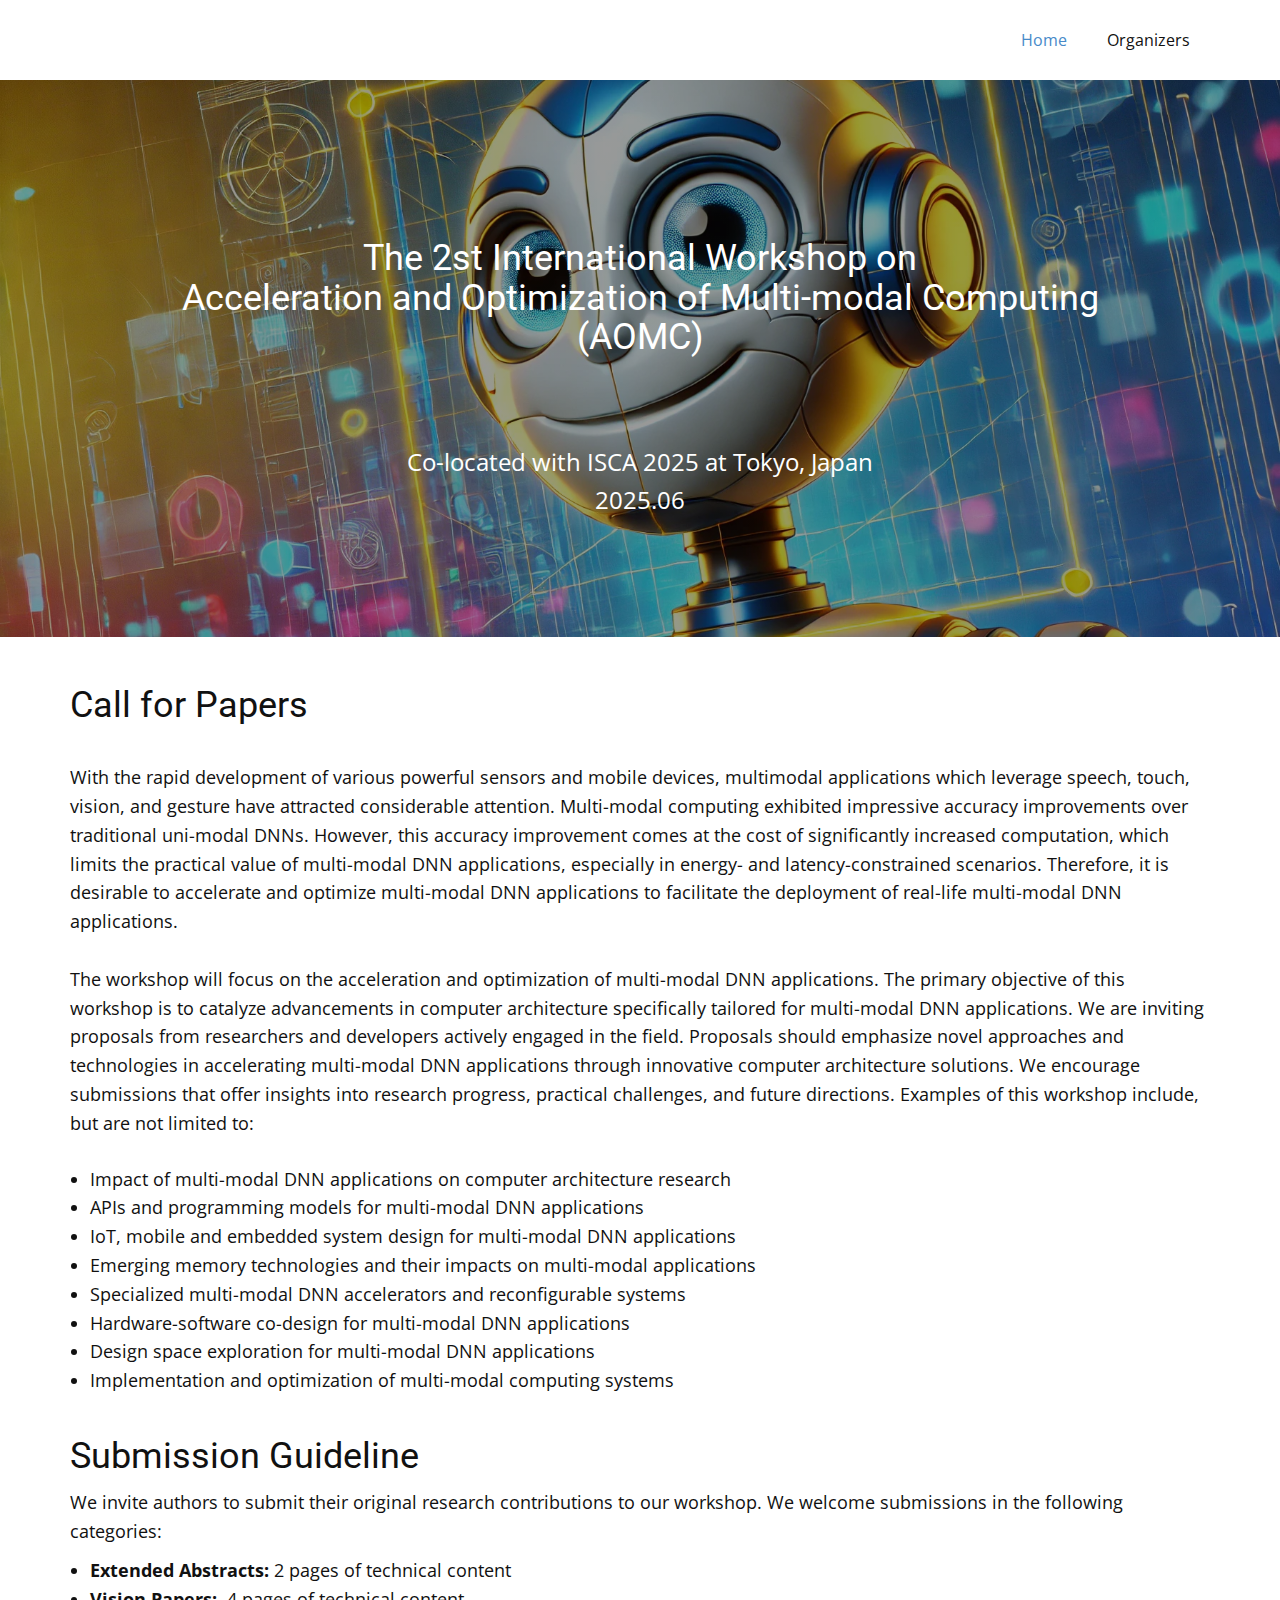
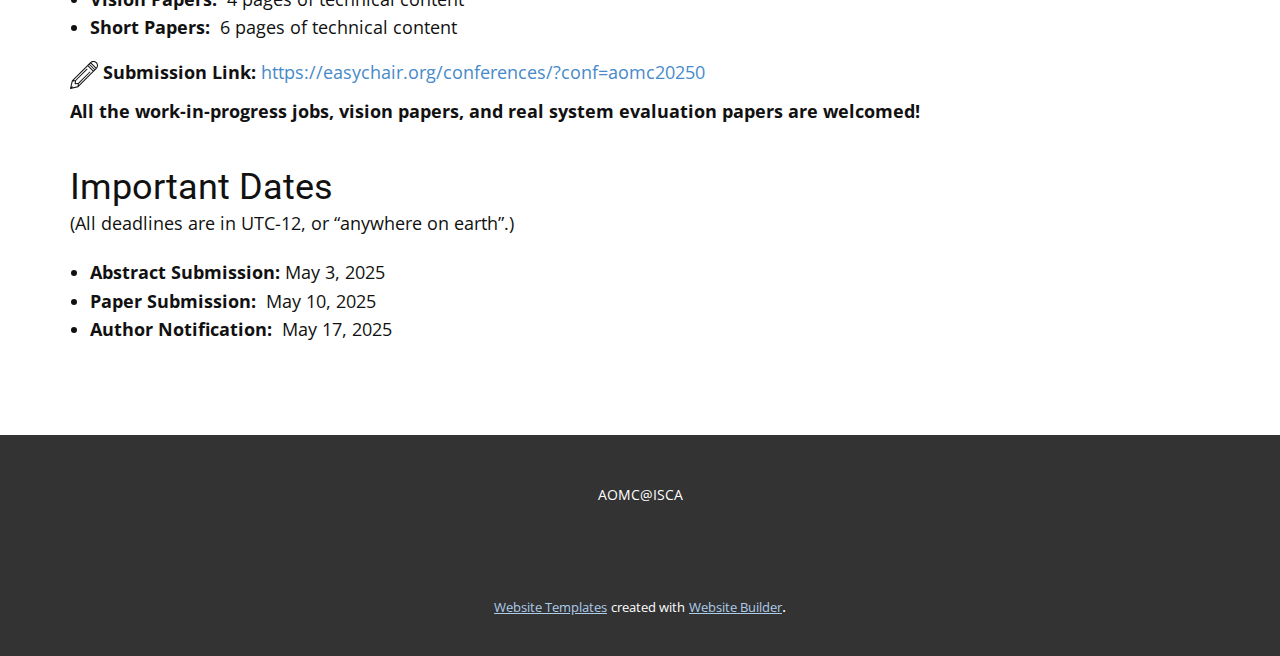
==== commit 05d4b646: "change banner image" ====
--- a/index.html
+++ b/index.html
@@ -96,9 +96,9 @@
       </div></header>
     <section class="u-align-center u-clearfix u-image u-shading u-section-1" id="sec-f463" data-image-width="1792" data-image-height="1024">
       <div class="u-clearfix u-sheet u-sheet-1">
-        <h1 class="u-align-center u-text u-title u-text-1"> The 2nd International Workshop on <br>Acceleration and Optimization of&nbsp;Multi-modal Computing (AOMC)
+        <h1 class="u-align-center u-text u-title u-text-1"> The 2st International Workshop on <br>Acceleration and Optimization of&nbsp;Multi-modal Computing (AOMC)
         </h1>
-        <p class="u-align-center u-large-text u-text u-text-variant u-text-2">Co-located with ISCA 2025 at Tokyo, Japan<br>2025
+        <p class="u-align-center u-large-text u-text u-text-variant u-text-2">Co-located with ISCA 2025 at Tokyo, Japan<br>2025.06
         </p>
       </div>
     </section>
@@ -267,20 +267,6 @@
         </ul>
       </div>
     </section>
-    <section class="u-clearfix u-section-5" id="carousel_61c8">
-      <div class="u-clearfix u-sheet u-sheet-1">
-        <h3 class="u-align-left u-text u-text-default u-text-1">Prior AOMC</h3>
-        <ul class="u-align-left u-text u-text-3">
-          <li>
-            <a href="2024/index.html" style="font-weight: 700;" target="_blank">
-              ISCA 2024 Iteration
-            </a>
-          </li>
-        </ul>
-      </div>
-    </section>
-
-
     
     
     
--- a/Home.css
+++ b/Home.css
@@ -1,5 +1,5 @@
  .u-section-1 {
-  background-image: linear-gradient(0deg, rgba(0,0,0,0.4), rgba(0,0,0,0.4)), url("images/img.webp");
+  background-image: linear-gradient(0deg, rgba(0,0,0,0.4), rgba(0,0,0,0.4)), url("images/robot2.webp");
   background-position: 50% 50%;
 }
 
@@ -114,7 +114,7 @@
     margin-bottom: 60px;
   }
 }.u-section-4 .u-sheet-1 {
-  min-height: 100px;
+  min-height: 309px;
 }
 
 .u-section-4 .u-text-1 {
@@ -127,27 +127,5 @@
 }
 
 .u-section-4 .u-text-3 {
-  margin: 10px 0 0;
-}
-
-
-@media (max-width: 767px) {
-  .u-section-4 .u-text-3 {
-    margin-bottom: 10px;
-  }
-}.u-section-5 .u-sheet-1 {
-  min-height: 30px;
-}
-
-.u-section-5 .u-text-1 {
-  margin: 40px auto 0 0;
-}
-
-.u-section-5 .u-text-2 {
-  font-weight: normal;
-  margin: 0;
-}
-
-.u-section-5 .u-text-3 {
   margin: 20px 0 60px;
 }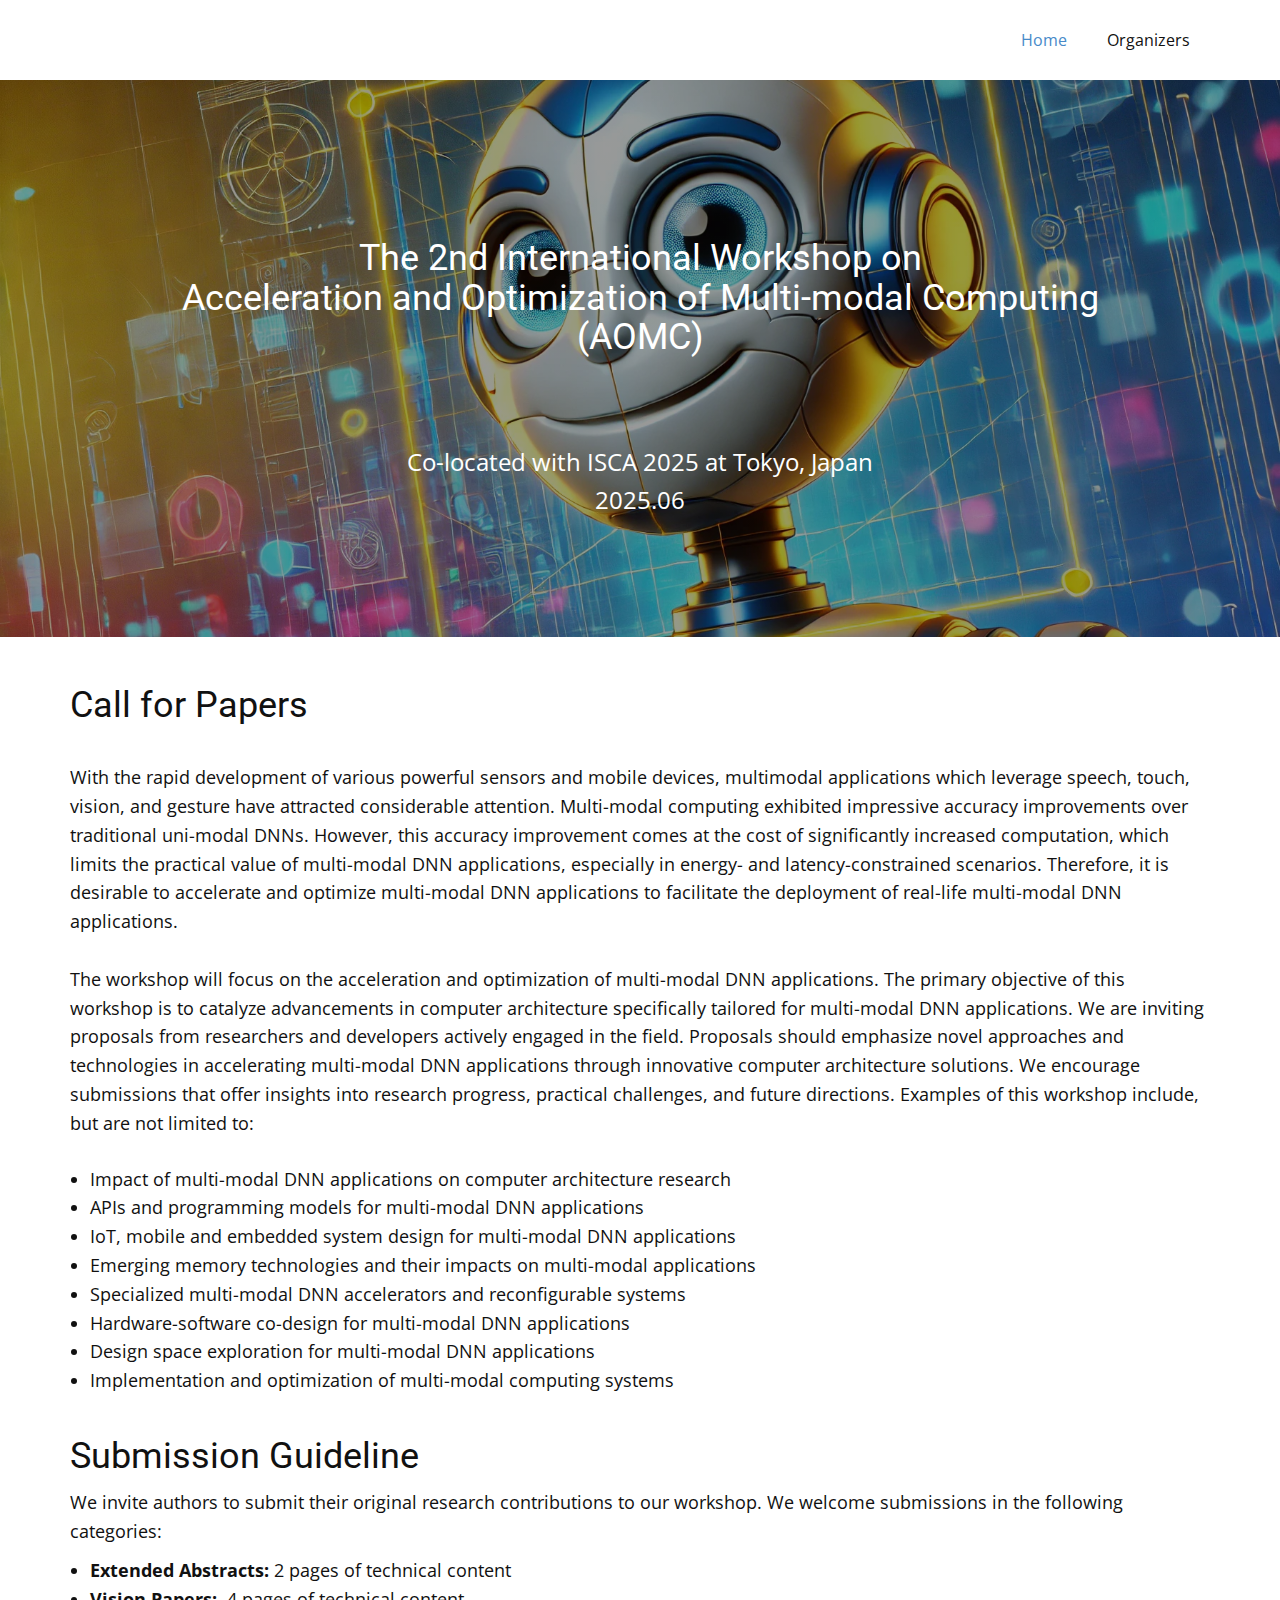
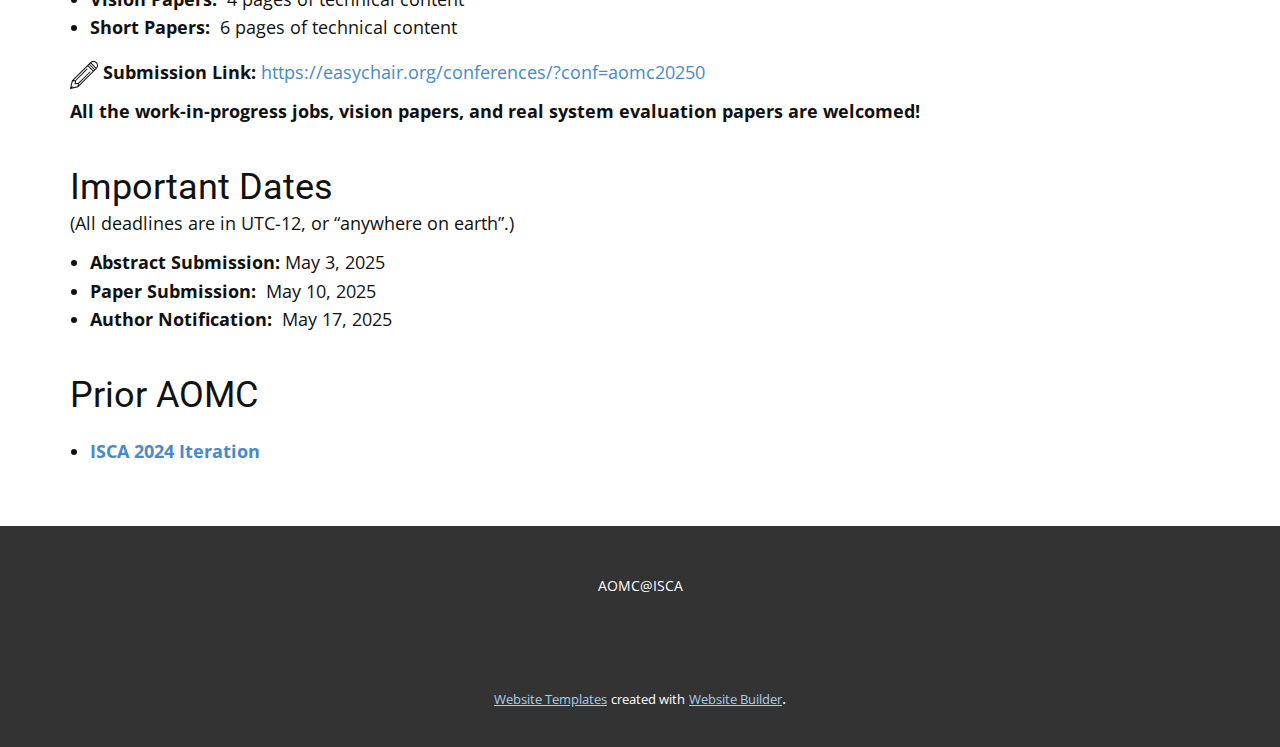
==== commit 8170e5c6: "Merge remote-tracking branch 'origin/main' into main" ====
--- a/index.html
+++ b/index.html
@@ -96,7 +96,7 @@
       </div></header>
     <section class="u-align-center u-clearfix u-image u-shading u-section-1" id="sec-f463" data-image-width="1792" data-image-height="1024">
       <div class="u-clearfix u-sheet u-sheet-1">
-        <h1 class="u-align-center u-text u-title u-text-1"> The 2st International Workshop on <br>Acceleration and Optimization of&nbsp;Multi-modal Computing (AOMC)
+        <h1 class="u-align-center u-text u-title u-text-1"> The 2nd International Workshop on <br>Acceleration and Optimization of&nbsp;Multi-modal Computing (AOMC)
         </h1>
         <p class="u-align-center u-large-text u-text u-text-variant u-text-2">Co-located with ISCA 2025 at Tokyo, Japan<br>2025.06
         </p>
@@ -267,6 +267,20 @@
         </ul>
       </div>
     </section>
+    <section class="u-clearfix u-section-5" id="carousel_61c8">
+      <div class="u-clearfix u-sheet u-sheet-1">
+        <h3 class="u-align-left u-text u-text-default u-text-1">Prior AOMC</h3>
+        <ul class="u-align-left u-text u-text-3">
+          <li>
+            <a href="2024/index.html" style="font-weight: 700;" target="_blank">
+              ISCA 2024 Iteration
+            </a>
+          </li>
+        </ul>
+      </div>
+    </section>
+
+
     
     
     
--- a/Home.css
+++ b/Home.css
@@ -114,7 +114,7 @@
     margin-bottom: 60px;
   }
 }.u-section-4 .u-sheet-1 {
-  min-height: 309px;
+  min-height: 100px;
 }
 
 .u-section-4 .u-text-1 {
@@ -127,5 +127,27 @@
 }
 
 .u-section-4 .u-text-3 {
+  margin: 10px 0 0;
+}
+
+
+@media (max-width: 767px) {
+  .u-section-4 .u-text-3 {
+    margin-bottom: 10px;
+  }
+}.u-section-5 .u-sheet-1 {
+  min-height: 40px;
+}
+
+.u-section-5 .u-text-1 {
+  margin: 40px auto 0 0;
+}
+
+.u-section-5 .u-text-2 {
+  font-weight: normal;
+  margin: 0;
+}
+
+.u-section-5 .u-text-3 {
   margin: 20px 0 60px;
 }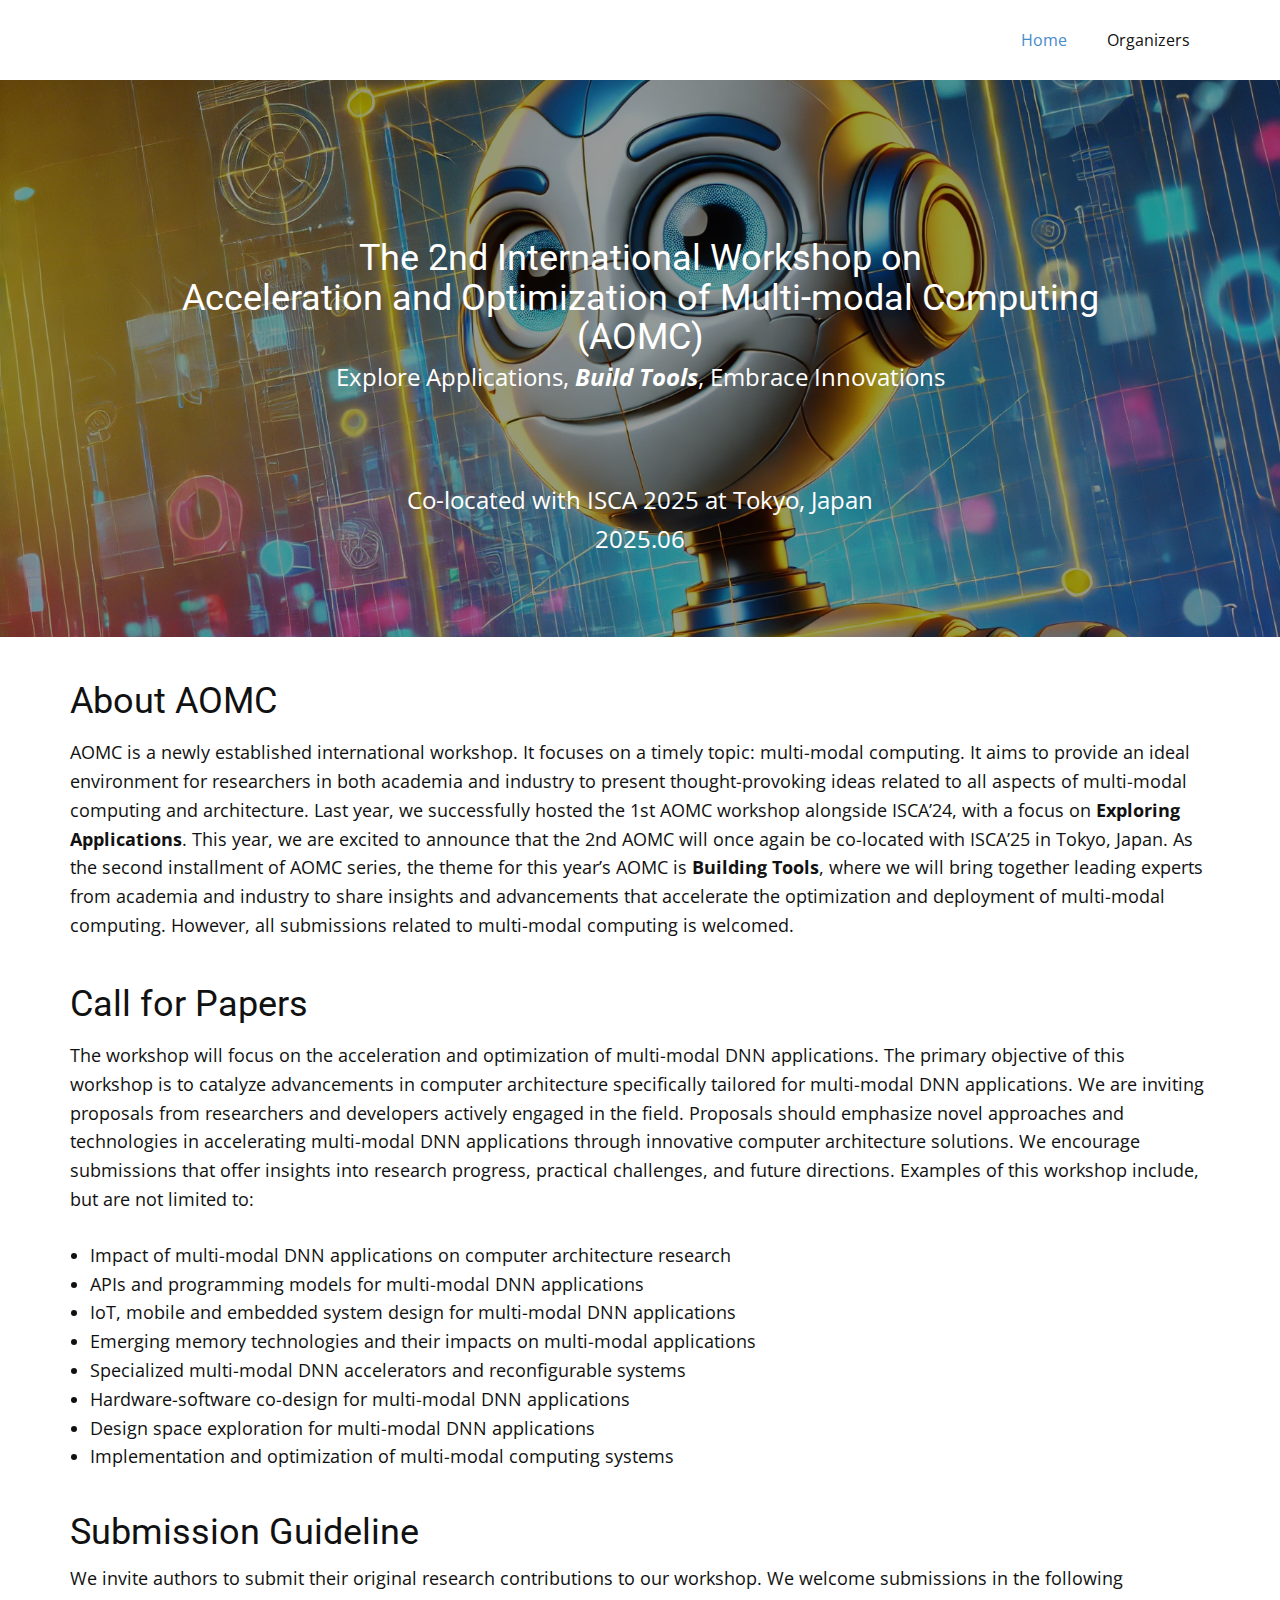
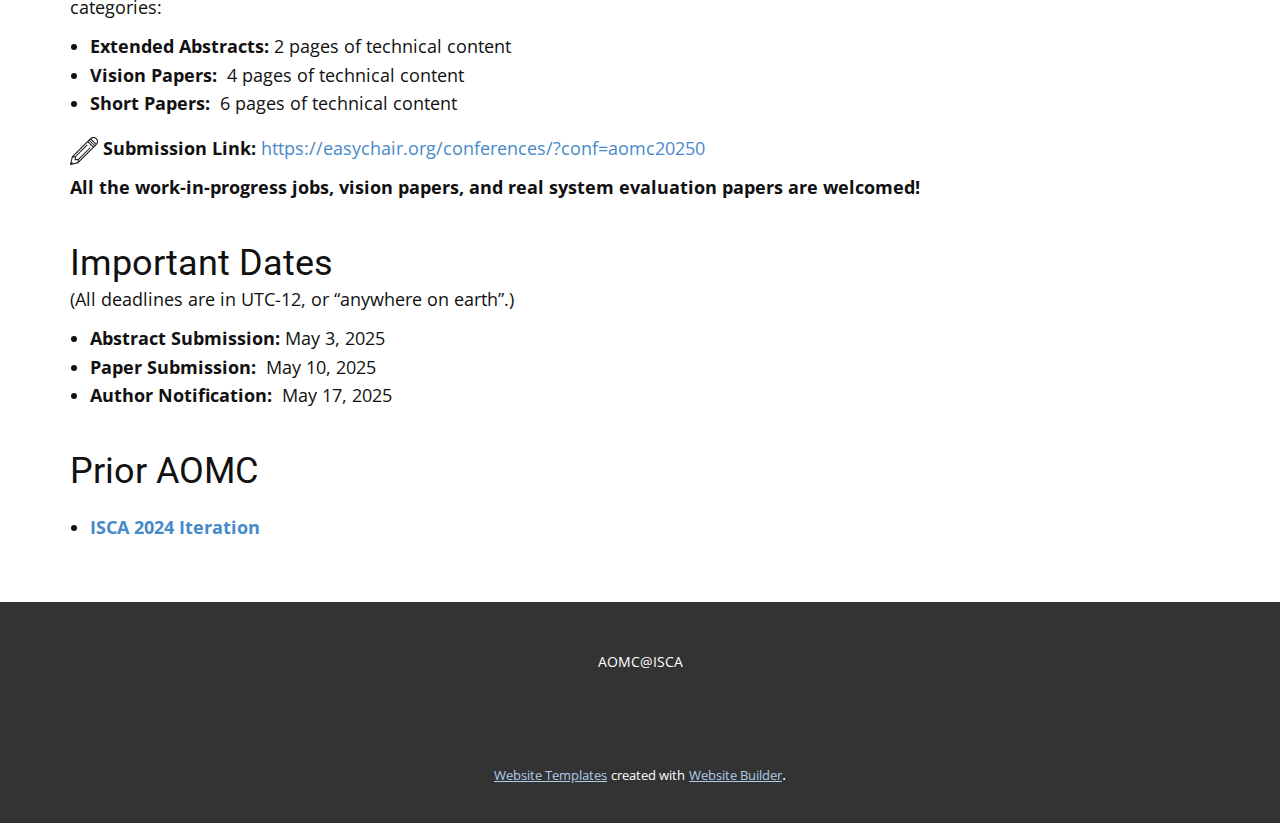
==== commit b8d84141: "update plain" ====
--- a/index.html
+++ b/index.html
@@ -98,6 +98,9 @@
       <div class="u-clearfix u-sheet u-sheet-1">
         <h1 class="u-align-center u-text u-title u-text-1"> The 2nd International Workshop on <br>Acceleration and Optimization of&nbsp;Multi-modal Computing (AOMC)
         </h1>
+        <p class="u-align-center u-large-text u-text u-text-variant u-text-3">
+          Explore Applications, <i><strong>Build Tools</strong></i>, Embrace Innovations
+        </p>
         <p class="u-align-center u-large-text u-text u-text-variant u-text-2">Co-located with ISCA 2025 at Tokyo, Japan<br>2025.06
         </p>
       </div>
@@ -185,12 +188,18 @@
 
       </div>
     </section> -->
-    
+    <section class="u-clearfix u-section-2" id="carousel_45cc">
+      <div class="u-clearfix u-sheet u-valign-bottom u-sheet-1">
+        <h3 class="u-align-left u-text u-text-default u-text-1">About AOMC</h3>
+        <p class="u-align-left u-text u-text-2"> AOMC is a newly established international workshop. It focuses on a timely topic: multi-modal computing. It aims to provide an ideal environment for researchers in both academia and industry to present thought-provoking ideas related to all aspects of multi-modal computing and architecture. Last year, we successfully hosted the 1st AOMC workshop alongside ISCA’24, with a focus on <strong>Exploring Applications</strong>. This year, we are excited to announce that the 2nd AOMC will once again be co-located with ISCA’25 in Tokyo, Japan. As the second installment of AOMC series, the theme for this year’s AOMC is <strong>Building Tools</strong>, where we will bring together leading experts from academia and industry to share insights and advancements that accelerate the optimization and deployment of multi-modal computing. However, all submissions related to multi-modal computing is welcomed.&nbsp;<br>
+        </p>
+      </div>
+    </section>
     <section class="u-clearfix u-section-2" id="carousel_45cc">
       <div class="u-clearfix u-sheet u-valign-bottom u-sheet-1">
         <h3 class="u-align-left u-text u-text-default u-text-1">Call for Papers</h3>
-        <p class="u-align-left u-text u-text-2"> With the rapid development of various powerful sensors and mobile devices, multimodal applications which leverage speech, touch, vision, and gesture have attracted considerable attention. Multi-modal computing exhibited impressive accuracy improvements over traditional uni-modal DNNs. However, this accuracy improvement comes at the cost of significantly increased computation, which limits the practical value of multi-modal DNN applications, especially in energy- and latency-constrained scenarios. Therefore, it is desirable to accelerate and optimize multi-modal DNN applications to facilitate the deployment of real-life multi-modal DNN applications.&nbsp;<br>
-          <br>The workshop will focus on the acceleration and optimization of multi-modal DNN applications. The primary objective of this workshop is to catalyze advancements in computer architecture specifically tailored for multi-modal DNN applications. We are inviting proposals from researchers and developers actively engaged in the field. Proposals should emphasize novel approaches and technologies in accelerating multi-modal DNN applications through innovative computer architecture solutions. We encourage submissions that offer insights into research progress, practical challenges, and future directions. Examples of this workshop include, but are not limited to:<br>
+        <p class="u-align-left u-text u-text-2">
+        The workshop will focus on the acceleration and optimization of multi-modal DNN applications. The primary objective of this workshop is to catalyze advancements in computer architecture specifically tailored for multi-modal DNN applications. We are inviting proposals from researchers and developers actively engaged in the field. Proposals should emphasize novel approaches and technologies in accelerating multi-modal DNN applications through innovative computer architecture solutions. We encourage submissions that offer insights into research progress, practical challenges, and future directions. Examples of this workshop include, but are not limited to:
         </p>
         <ul class="u-align-left u-text u-text-3">
           <li>Impact of multi-modal DNN applications on computer architecture research&nbsp;</li>
@@ -204,6 +213,24 @@
         </ul>
       </div>
     </section>
+    <!-- <section class="u-clearfix u-section-2" id="carousel_45cc">
+      <div class="u-clearfix u-sheet u-valign-bottom u-sheet-1">
+        <h3 class="u-align-left u-text u-text-default u-text-1">Call for Papers</h3>
+        <p class="u-align-left u-text u-text-2"> With the rapid development of various powerful sensors and mobile devices, multimodal applications which leverage speech, touch, vision, and gesture have attracted considerable attention. Multi-modal computing exhibited impressive accuracy improvements over traditional uni-modal DNNs. However, this accuracy improvement comes at the cost of significantly increased computation, which limits the practical value of multi-modal DNN applications, especially in energy- and latency-constrained scenarios. Therefore, it is desirable to accelerate and optimize multi-modal DNN applications to facilitate the deployment of real-life multi-modal DNN applications.&nbsp;<br>
+          <br>The workshop will focus on the acceleration and optimization of multi-modal DNN applications. The primary objective of this workshop is to catalyze advancements in computer architecture specifically tailored for multi-modal DNN applications. We are inviting proposals from researchers and developers actively engaged in the field. Proposals should emphasize novel approaches and technologies in accelerating multi-modal DNN applications through innovative computer architecture solutions. We encourage submissions that offer insights into research progress, practical challenges, and future directions. Examples of this workshop include, but are not limited to:<br>
+        </p>
+        <ul class="u-align-left u-text u-text-3">
+          <li>Impact of multi-modal DNN applications on computer architecture research&nbsp;</li>
+          <li>APIs and programming models for multi-modal DNN applications&nbsp;</li>
+          <li>IoT, mobile and embedded system design for multi-modal DNN applications&nbsp;</li>
+          <li>Emerging memory technologies and their impacts on multi-modal applications&nbsp;</li>
+          <li>Specialized multi-modal DNN accelerators and reconfigurable systems&nbsp;</li>
+          <li>Hardware-software co-design for multi-modal DNN applications&nbsp;</li>
+          <li>Design space exploration for multi-modal DNN applications&nbsp;</li>
+          <li>Implementation and optimization of multi-modal computing systems</li>
+        </ul>
+      </div>
+    </section> -->
     <section class="u-clearfix u-section-3" id="carousel_61c8">
       <div class="u-clearfix u-sheet u-sheet-1">
         <h3 class="u-align-left u-text u-text-default u-text-1">Submission Guideline</h3>
--- a/Home.css
+++ b/Home.css
@@ -15,6 +15,11 @@
 .u-section-1 .u-text-2 {
   width: 826px;
   margin: 85px auto 60px;
+}
+
+.u-section-1 .u-text-3 {
+  width: 826px;
+  margin: 0px auto 0px;
 }
 
 @media (max-width: 1199px) {
@@ -36,6 +41,10 @@
   .u-section-1 .u-text-2 {
     width: 720px;
   }
+
+  .u-section-1 .u-text-3 {
+    width: 720px;
+  }
 }
 
 @media (max-width: 767px) {
@@ -44,6 +53,10 @@
   }
 
   .u-section-1 .u-text-2 {
+    width: 540px;
+  }
+
+  .u-section-1 .u-text-3 {
     width: 540px;
   }
 }
@@ -56,8 +69,12 @@
   .u-section-1 .u-text-2 {
     width: 340px;
   }
+
+  .u-section-1 .u-text-3 {
+    width: 340px;
+  }
 }.u-section-2 .u-sheet-1 {
-  min-height: 758px;
+  min-height: 200px;
 }
 
 .u-section-2 .u-text-1 {
@@ -65,7 +82,7 @@
 }
 
 .u-section-2 .u-text-2 {
-  margin: 36px 0 0;
+  margin: 15px 0 0;
 }
 
 .u-section-2 .u-text-3 {
